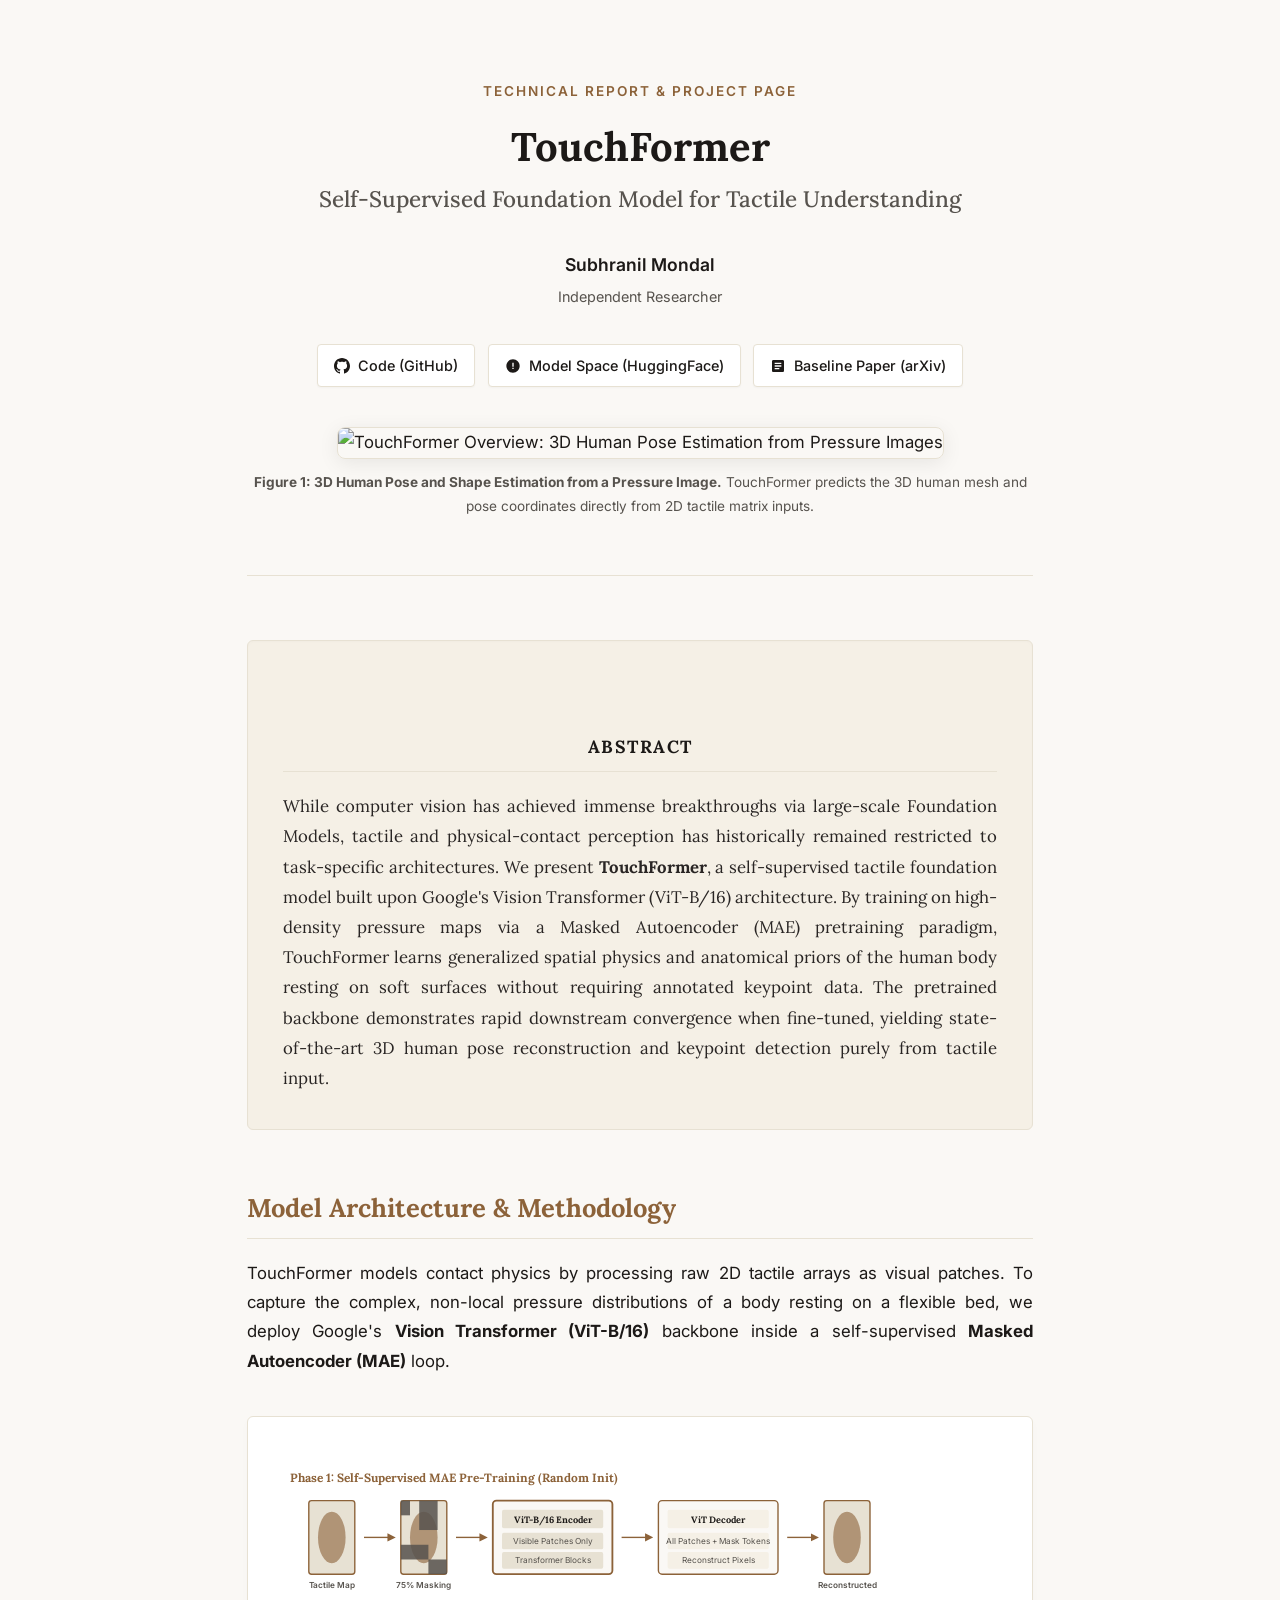
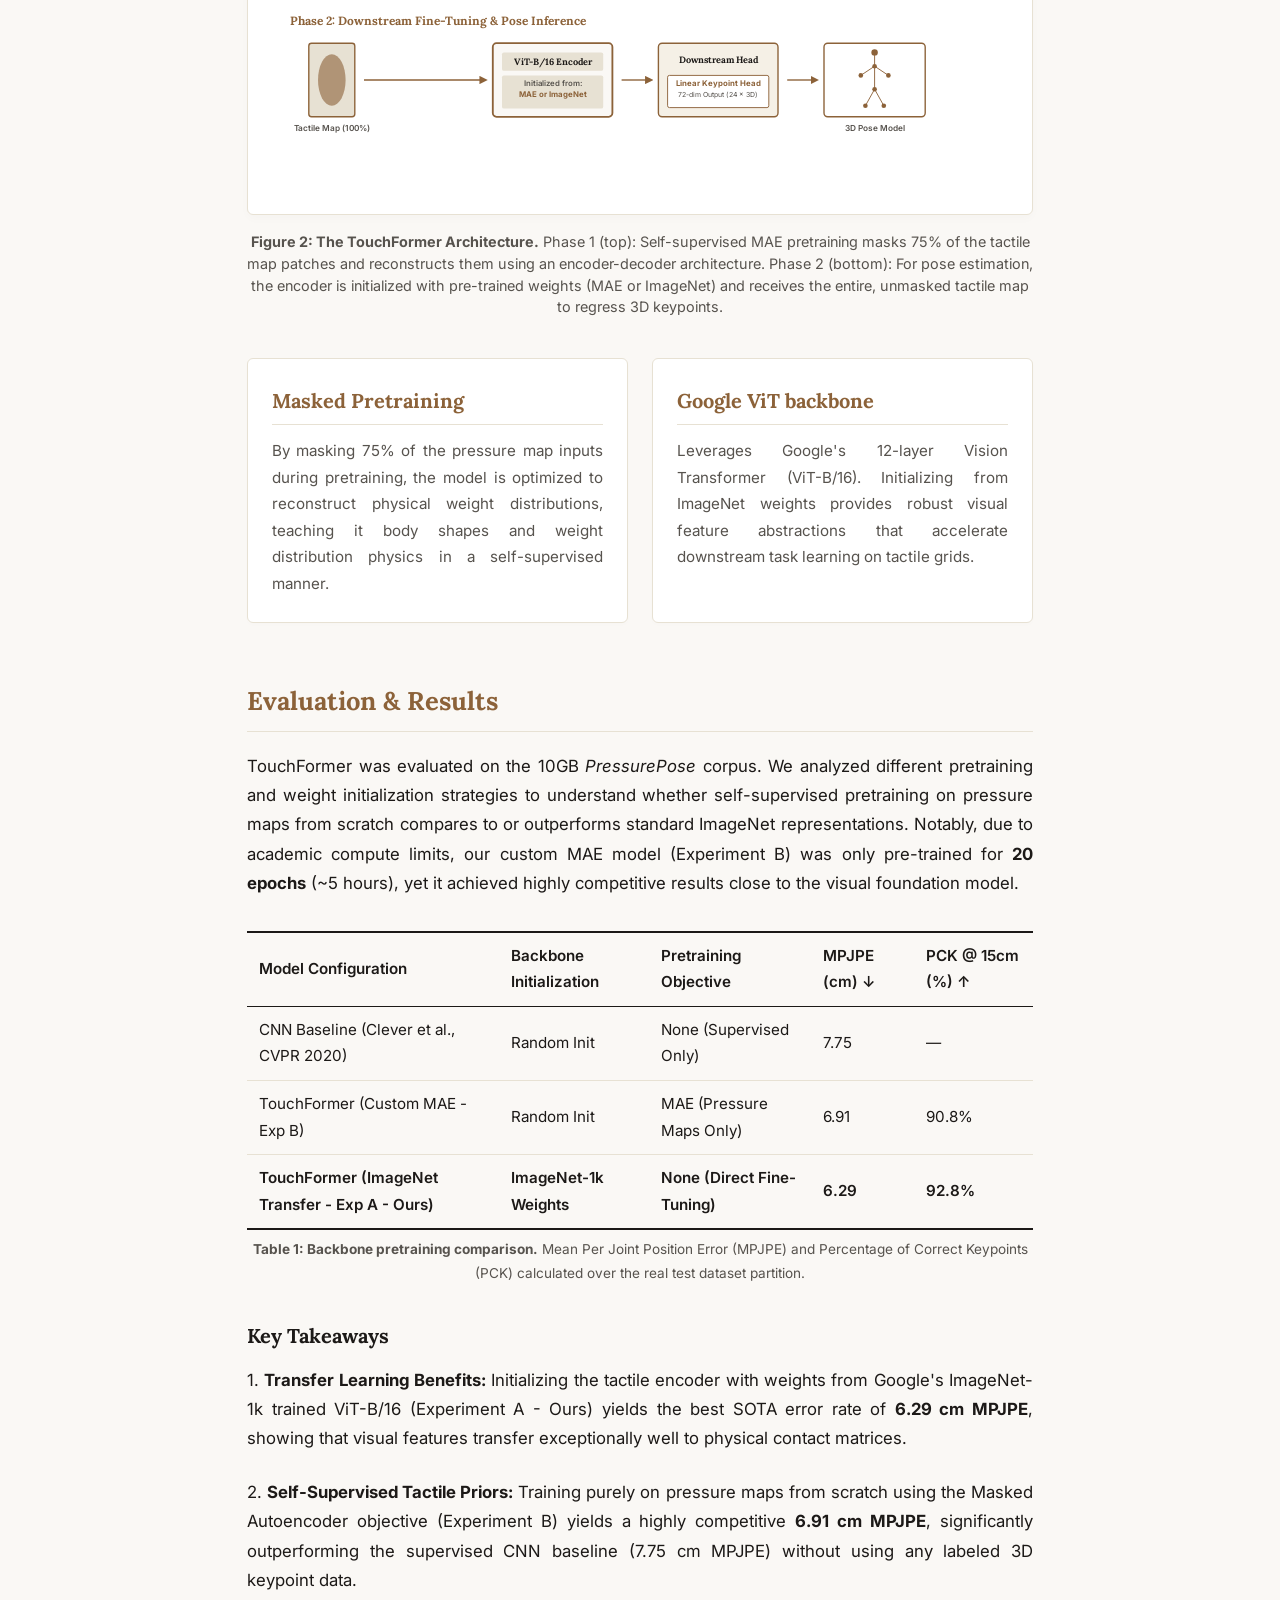
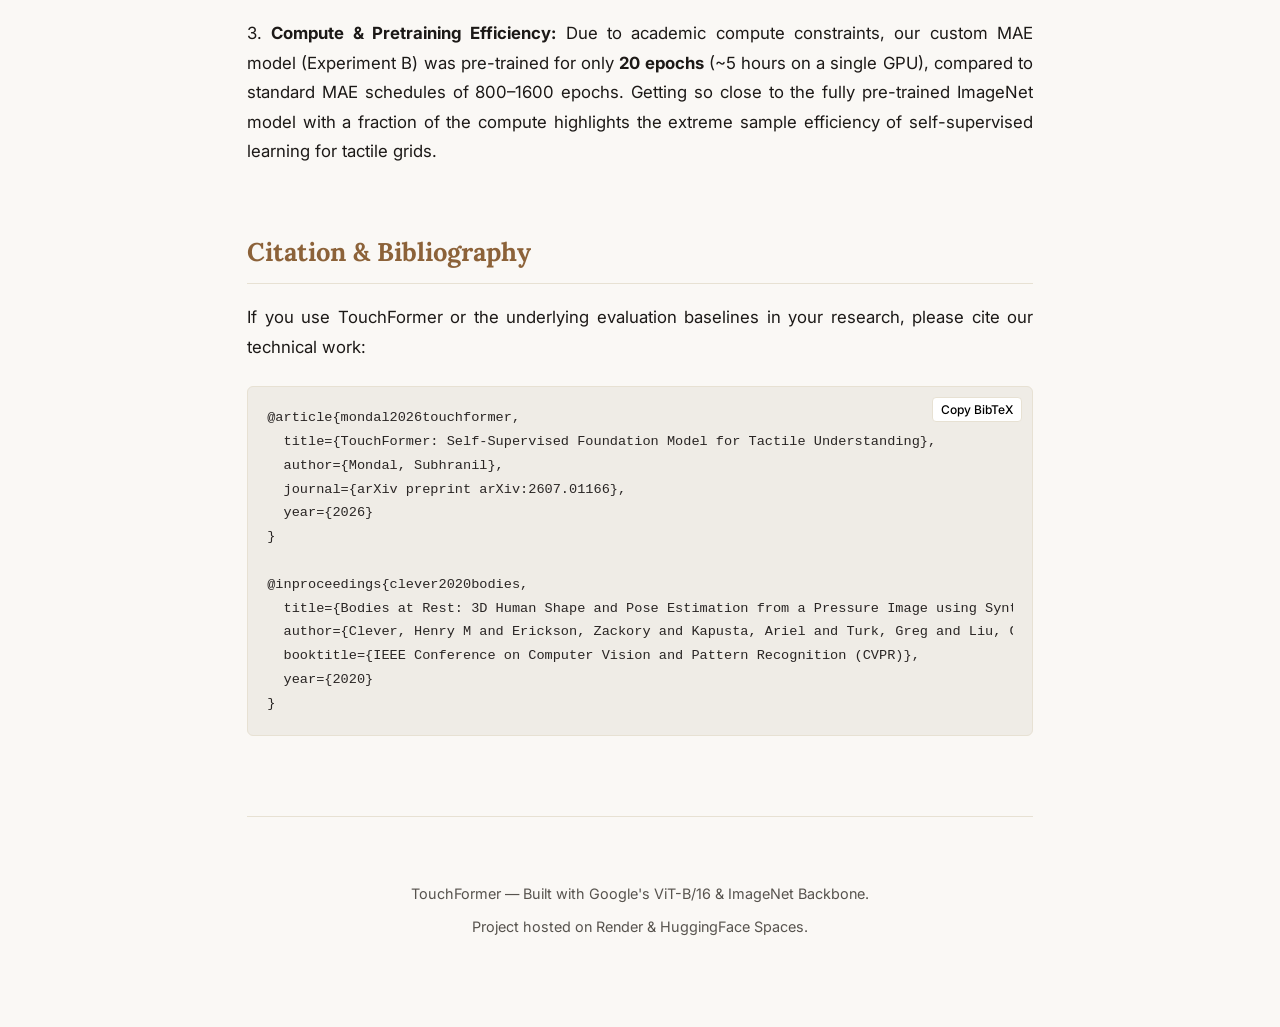
==== index.html @ 4a8c1e8c "Document training constraints (20 epochs) and compute efficiency in results and takeaways" ====
<!DOCTYPE html>
<html lang="en">
<head>
    <meta charset="UTF-8">
    <meta name="viewport" content="width=device-width, initial-scale=1.0">
    <meta name="description" content="TouchFormer: A Vision Transformer (ViT-B/16) based self-supervised foundation model for 3D human pose estimation from tactile pressure maps.">
    <title>TouchFormer: Self-Supervised Foundation Model for Tactile Understanding</title>
    <link rel="stylesheet" href="static/style.css">
    <link href="https://fonts.googleapis.com/css2?family=Inter:wght@300;400;500;600;700&family=Lora:ital,wght@0,400;0,600;0,700;1,400&display=swap" rel="stylesheet">
</head>
<body>

    <div class="container">
        <!-- Paper Header -->
        <header class="paper-header">
            <div class="paper-preprint">Technical Report & Project Page</div>
            <h1 class="paper-title">TouchFormer</h1>
            <h2 class="paper-subtitle">Self-Supervised Foundation Model for Tactile Understanding</h2>
            
            <div class="paper-authors">
                <div class="author-block">
                    <span class="author-name">Subhranil Mondal</span>
                    <span class="author-affiliation">Independent Researcher</span>
                </div>
            </div>

            <div class="paper-links">
                <a href="https://github.com/extremecoder-rgb/TouchGPT" class="paper-link-btn" target="_blank">
                    <svg viewBox="0 0 24 24"><path d="M12 0c-6.626 0-12 5.373-12 12 0 5.302 3.438 9.8 8.207 11.387.599.111.793-.261.793-.577v-2.234c-3.338.726-4.033-1.416-4.033-1.416-.546-1.387-1.333-1.756-1.333-1.756-1.089-.745.083-.729.083-.729 1.205.084 1.839 1.237 1.839 1.237 1.07 1.834 2.807 1.304 3.492.997.107-.775.418-1.305.762-1.604-2.665-.305-5.467-1.334-5.467-5.931 0-1.311.469-2.381 1.236-3.221-.124-.303-.535-1.524.117-3.176 0 0 1.008-.322 3.301 1.23.957-.266 1.983-.399 3.003-.404 1.02.005 2.047.138 3.006.404 2.291-1.552 3.297-1.23 3.297-1.23.653 1.653.242 2.874.118 3.176.77.84 1.235 1.911 1.235 3.221 0 4.609-2.807 5.624-5.479 5.921.43.372.823 1.102.823 2.222v3.293c0 .319.192.694.801.576 4.765-1.589 8.199-6.086 8.199-11.386 0-6.627-5.373-12-12-12z"/></svg>
                    Code (GitHub)
                </a>
                <a href="https://huggingface.co/spaces/subhra509/touchformer" class="paper-link-btn" target="_blank">
                    <svg viewBox="0 0 24 24"><path d="M12 2C6.477 2 2 6.477 2 12s4.477 10 10 10 10-4.477 10-10S17.523 2 12 2zm1 14.5h-2v-2h2v2zm0-3.5h-2V7h2v6z"/></svg>
                    Model Space (HuggingFace)
                </a>
                <a href="https://arxiv.org/abs/2004.01166" class="paper-link-btn" target="_blank">
                    <svg viewBox="0 0 24 24"><path d="M19 3H5c-1.1 0-2 .9-2 2v14c0 1.1.9 2 2 2h14c1.1 0 2-.9 2-2V5c0-1.1-.9-2-2-2zm-5 14H7v-2h7v2zm3-4H7v-2h10v2zm0-4H7V7h10v2z"/></svg>
                    Baseline Paper (arXiv)
                </a>
            </div>
            
            <!-- Teaser Image Section -->
            <div class="teaser-container" style="text-align: center; margin-top: 2.5rem; margin-bottom: 1.5rem;">
                <img src="https://raw.githubusercontent.com/henryclever/bodies-at-rest/master/docs/figures/intro_overview.JPG" alt="TouchFormer Overview: 3D Human Pose Estimation from Pressure Images" style="width: 100%; max-width: 850px; border-radius: 8px; box-shadow: 0 4px 20px rgba(0,0,0,0.08); border: 1px solid var(--border-color);">
                <div class="table-caption" style="margin-top: 0.8rem; font-size: 0.85rem; color: var(--text-secondary);">
                    <strong>Figure 1: 3D Human Pose and Shape Estimation from a Pressure Image.</strong> TouchFormer predicts the 3D human mesh and pose coordinates directly from 2D tactile matrix inputs.
                </div>
            </div>
        </header>

        <!-- Abstract Section -->
        <section class="abstract-container">
            <h2 class="abstract-title">Abstract</h2>
            <p class="abstract-text">
                While computer vision has achieved immense breakthroughs via large-scale Foundation Models, tactile and physical-contact perception has historically remained restricted to task-specific architectures. We present <strong>TouchFormer</strong>, a self-supervised tactile foundation model built upon Google's Vision Transformer (ViT-B/16) architecture. By training on high-density pressure maps via a Masked Autoencoder (MAE) pretraining paradigm, TouchFormer learns generalized spatial physics and anatomical priors of the human body resting on soft surfaces without requiring annotated keypoint data. The pretrained backbone demonstrates rapid downstream convergence when fine-tuned, yielding state-of-the-art 3D human pose reconstruction and keypoint detection purely from tactile input.
            </p>
        </section>

        <!-- Architecture Section -->
        <section class="section">
            <h2 class="section-title">Model Architecture & Methodology</h2>
            <p>
                TouchFormer models contact physics by processing raw 2D tactile arrays as visual patches. To capture the complex, non-local pressure distributions of a body resting on a flexible bed, we deploy Google's <strong>Vision Transformer (ViT-B/16)</strong> backbone inside a self-supervised <strong>Masked Autoencoder (MAE)</strong> loop.
            </p>

            <div class="architecture-container">
                <div class="architecture-diagram">
                    <!-- Inline SVG representing the TouchGPT flow -->
                    <svg width="100%" height="340" viewBox="0 0 800 340" xmlns="http://www.w3.org/2000/svg">
                        <!-- Background -->
                        <rect width="100%" height="100%" fill="#FFFFFF" rx="4" />
                        
                        <!-- ================= PHASE 1: PRE-TRAINING ================= -->
                        <!-- Section Label -->
                        <text x="20" y="30" font-family="Lora" font-size="13" font-weight="bold" fill="#8C6239">Phase 1: Self-Supervised MAE Pre-Training (Random Init)</text>
                        
                        <!-- Input Pressure Map -->
                        <g transform="translate(40, 50)">
                            <rect x="0" y="0" width="50" height="80" fill="#E7E1D3" stroke="#8C6239" stroke-width="1.5" rx="3" />
                            <ellipse cx="25" cy="40" rx="15" ry="28" fill="#8C6239" opacity="0.6" />
                            <text x="25" y="95" font-family="Inter" font-size="9" text-anchor="middle" fill="#57534E" font-weight="600">Tactile Map</text>
                        </g>

                        <!-- Arrow 1-1 -->
                        <g transform="translate(100, 80)">
                            <line x1="0" y1="10" x2="30" y2="10" stroke="#8C6239" stroke-width="1.5" marker-end="url(#arrow)" />
                        </g>

                        <!-- Masking Step -->
                        <g transform="translate(140, 50)">
                            <rect x="0" y="0" width="50" height="80" fill="#E7E1D3" stroke="#8C6239" stroke-width="1.5" rx="3" />
                            <ellipse cx="25" cy="40" rx="15" ry="28" fill="#8C6239" opacity="0.6" />
                            <!-- Masked blocks -->
                            <rect x="0" y="0" width="10" height="16" fill="#57534E" opacity="0.85" />
                            <rect x="20" y="0" width="20" height="32" fill="#57534E" opacity="0.85" />
                            <rect x="0" y="48" width="30" height="16" fill="#57534E" opacity="0.85" />
                            <rect x="30" y="64" width="20" height="16" fill="#57534E" opacity="0.85" />
                            <text x="25" y="95" font-family="Inter" font-size="9" text-anchor="middle" fill="#57534E" font-weight="600">75% Masking</text>
                        </g>

                        <!-- Arrow 1-2 -->
                        <g transform="translate(200, 80)">
                            <line x1="0" y1="10" x2="30" y2="10" stroke="#8C6239" stroke-width="1.5" marker-end="url(#arrow)" />
                        </g>

                        <!-- ViT Encoder -->
                        <g transform="translate(240, 50)">
                            <rect x="0" y="0" width="130" height="80" fill="#FAF8F5" stroke="#8C6239" stroke-width="2" rx="4" />
                            <rect x="10" y="10" width="110" height="20" fill="#E7E1D3" rx="2" />
                            <text x="65" y="24" font-family="Lora" font-size="10" font-weight="bold" text-anchor="middle" fill="#1C1917">ViT-B/16 Encoder</text>
                            
                            <rect x="10" y="35" width="110" height="18" fill="#E7E1D3" rx="2" />
                            <text x="65" y="47" font-family="Inter" font-size="9" text-anchor="middle" fill="#57534E">Visible Patches Only</text>
                            
                            <rect x="10" y="56" width="110" height="18" fill="#E7E1D3" rx="2" />
                            <text x="65" y="68" font-family="Inter" font-size="9" text-anchor="middle" fill="#57534E">Transformer Blocks</text>
                        </g>

                        <!-- Arrow 1-3 -->
                        <g transform="translate(380, 80)">
                            <line x1="0" y1="10" x2="30" y2="10" stroke="#8C6239" stroke-width="1.5" marker-end="url(#arrow)" />
                        </g>

                        <!-- ViT Decoder -->
                        <g transform="translate(420, 50)">
                            <rect x="0" y="0" width="130" height="80" fill="#FAF8F5" stroke="#8C6239" stroke-width="1.5" rx="4" />
                            <rect x="10" y="10" width="110" height="20" fill="#F5F0E6" rx="2" />
                            <text x="65" y="24" font-family="Lora" font-size="10" font-weight="bold" text-anchor="middle" fill="#1C1917">ViT Decoder</text>
                            
                            <rect x="10" y="35" width="110" height="18" fill="#F5F0E6" rx="2" />
                            <text x="65" y="47" font-family="Inter" font-size="9" text-anchor="middle" fill="#57534E">All Patches + Mask Tokens</text>
                            
                            <rect x="10" y="56" width="110" height="18" fill="#F5F0E6" rx="2" />
                            <text x="65" y="68" font-family="Inter" font-size="9" text-anchor="middle" fill="#57534E">Reconstruct Pixels</text>
                        </g>

                        <!-- Arrow 1-4 -->
                        <g transform="translate(560, 80)">
                            <line x1="0" y1="10" x2="30" y2="10" stroke="#8C6239" stroke-width="1.5" marker-end="url(#arrow)" />
                        </g>

                        <!-- Reconstructed Map -->
                        <g transform="translate(600, 50)">
                            <rect x="0" y="0" width="50" height="80" fill="#E7E1D3" stroke="#8C6239" stroke-width="1.5" rx="3" />
                            <ellipse cx="25" cy="40" rx="15" ry="28" fill="#8C6239" opacity="0.6" />
                            <text x="25" y="95" font-family="Inter" font-size="9" text-anchor="middle" fill="#57534E" font-weight="600">Reconstructed</text>
                        </g>


                        <!-- ================= PHASE 2: FINE-TUNING ================= -->
                        <!-- Section Label -->
                        <text x="20" y="185" font-family="Lora" font-size="13" font-weight="bold" fill="#8C6239">Phase 2: Downstream Fine-Tuning & Pose Inference</text>

                        <!-- Input Pressure Map (Unmasked) -->
                        <g transform="translate(40, 205)">
                            <rect x="0" y="0" width="50" height="80" fill="#E7E1D3" stroke="#8C6239" stroke-width="1.5" rx="3" />
                            <ellipse cx="25" cy="40" rx="15" ry="28" fill="#8C6239" opacity="0.6" />
                            <text x="25" y="95" font-family="Inter" font-size="9" text-anchor="middle" fill="#57534E" font-weight="600">Tactile Map (100%)</text>
                        </g>

                        <!-- Arrow 2-1 -->
                        <g transform="translate(100, 235)">
                            <line x1="0" y1="10" x2="130" y2="10" stroke="#8C6239" stroke-width="1.5" marker-end="url(#arrow)" />
                        </g>

                        <!-- Pretrained ViT Encoder -->
                        <g transform="translate(240, 205)">
                            <rect x="0" y="0" width="130" height="80" fill="#FAF8F5" stroke="#8C6239" stroke-width="2" rx="4" />
                            <rect x="10" y="10" width="110" height="20" fill="#E7E1D3" rx="2" />
                            <text x="65" y="24" font-family="Lora" font-size="10" font-weight="bold" text-anchor="middle" fill="#1C1917">ViT-B/16 Encoder</text>
                            
                            <rect x="10" y="35" width="110" height="36" fill="#E7E1D3" rx="2" />
                            <text x="65" y="47" font-family="Inter" font-size="8.5" text-anchor="middle" fill="#57534E" font-weight="600">Initialized from:</text>
                            <text x="65" y="58" font-family="Inter" font-size="8.5" text-anchor="middle" fill="#8C6239" font-weight="bold">MAE or ImageNet</text>
                        </g>

                        <!-- Arrow 2-2 -->
                        <g transform="translate(380, 235)">
                            <line x1="0" y1="10" x2="30" y2="10" stroke="#8C6239" stroke-width="1.5" marker-end="url(#arrow)" />
                        </g>

                        <!-- Downstream Keypoint Head -->
                        <g transform="translate(420, 205)">
                            <rect x="0" y="0" width="130" height="80" fill="#F5F0E6" stroke="#8C6239" stroke-width="1.5" rx="4" />
                            <text x="65" y="22" font-family="Lora" font-size="10" font-weight="bold" text-anchor="middle" fill="#1C1917">Downstream Head</text>
                            
                            <rect x="10" y="35" width="110" height="35" fill="#FFFFFF" stroke="#8C6239" stroke-width="1" rx="2" />
                            <text x="65" y="47" font-family="Inter" font-size="8.5" font-weight="bold" text-anchor="middle" fill="#8C6239">Linear Keypoint Head</text>
                            <text x="65" y="58" font-family="Inter" font-size="7.5" text-anchor="middle" fill="#57534E">72-dim Output (24 × 3D)</text>
                        </g>

                        <!-- Arrow 2-3 -->
                        <g transform="translate(560, 235)">
                            <line x1="0" y1="10" x2="30" y2="10" stroke="#8C6239" stroke-width="1.5" marker-end="url(#arrow)" />
                        </g>

                        <!-- Output 3D Skeleton -->
                        <g transform="translate(600, 205)">
                            <rect x="0" y="0" width="110" height="80" fill="#FFFFFF" stroke="#8C6239" stroke-width="1.5" rx="4" />
                            <!-- Skeletal lines -->
                            <line x1="55" y1="10" x2="55" y2="50" stroke="#8C6239" stroke-width="1" />
                            <line x1="55" y1="25" x2="40" y2="35" stroke="#8C6239" stroke-width="1" />
                            <line x1="55" y1="25" x2="70" y2="35" stroke="#8C6239" stroke-width="1" />
                            <line x1="55" y1="50" x2="45" y2="68" stroke="#8C6239" stroke-width="1" />
                            <line x1="55" y1="50" x2="65" y2="68" stroke="#8C6239" stroke-width="1" />
                            <!-- Nodes -->
                            <circle cx="55" cy="10" r="3.5" fill="#8C6239" />
                            <circle cx="55" cy="25" r="2.5" fill="#8C6239" />
                            <circle cx="40" cy="35" r="2.5" fill="#8C6239" />
                            <circle cx="70" cy="35" r="2.5" fill="#8C6239" />
                            <circle cx="55" cy="50" r="2.5" fill="#8C6239" />
                            <circle cx="45" cy="68" r="2.5" fill="#8C6239" />
                            <circle cx="65" cy="68" r="2.5" fill="#8C6239" />
                            <text x="55" y="95" font-family="Inter" font-size="9" text-anchor="middle" fill="#57534E" font-weight="600">3D Pose Model</text>
                        </g>

                        <!-- Marker definition for arrows -->
                        <defs>
                            <marker id="arrow" viewBox="0 0 10 10" refX="5" refY="5" markerWidth="6" markerHeight="6" orient="auto-start-reverse">
                                <path d="M 0 0 L 10 5 L 0 10 z" fill="#8C6239" />
                            </marker>
                        </defs>
                    </svg>
                </div>
                <div class="architecture-caption">
                    <strong>Figure 2: The TouchFormer Architecture.</strong> Phase 1 (top): Self-supervised MAE pretraining masks 75% of the tactile map patches and reconstructs them using an encoder-decoder architecture. Phase 2 (bottom): For pose estimation, the encoder is initialized with pre-trained weights (MAE or ImageNet) and receives the entire, unmasked tactile map to regress 3D keypoints.
                </div>
            </div>

            <div class="features-grid">
                <div class="feature-card">
                    <h3>Masked Pretraining</h3>
                    <p>By masking 75% of the pressure map inputs during pretraining, the model is optimized to reconstruct physical weight distributions, teaching it body shapes and weight distribution physics in a self-supervised manner.</p>
                </div>
                <div class="feature-card">
                    <h3>Google ViT backbone</h3>
                    <p>Leverages Google's 12-layer Vision Transformer (ViT-B/16). Initializing from ImageNet weights provides robust visual feature abstractions that accelerate downstream task learning on tactile grids.</p>
                </div>
            </div>
        </section>

        <!-- Evaluation Results -->
        <section class="section">
            <h2 class="section-title">Evaluation & Results</h2>
            <p>
                TouchFormer was evaluated on the 10GB <em>PressurePose</em> corpus. We analyzed different pretraining and weight initialization strategies to understand whether self-supervised pretraining on pressure maps from scratch compares to or outperforms standard ImageNet representations. Notably, due to academic compute limits, our custom MAE model (Experiment B) was only pre-trained for <strong>20 epochs</strong> (~5 hours), yet it achieved highly competitive results close to the visual foundation model.
            </p>

            <div class="table-wrapper">
                <table class="academic-table">
                    <thead>
                        <tr>
                            <th>Model Configuration</th>
                            <th>Backbone Initialization</th>
                            <th>Pretraining Objective</th>
                            <th>MPJPE (cm) ↓</th>
                            <th>PCK @ 15cm (%) ↑</th>
                        </tr>
                    </thead>
                    <tbody>
                        <tr>
                            <td>CNN Baseline (Clever et al., CVPR 2020)</td>
                            <td>Random Init</td>
                            <td>None (Supervised Only)</td>
                            <td>7.75</td>
                            <td>&mdash;</td>
                        </tr>
                        <tr>
                            <td>TouchFormer (Custom MAE - Exp B)</td>
                            <td>Random Init</td>
                            <td>MAE (Pressure Maps Only)</td>
                            <td>6.91</td>
                            <td>90.8%</td>
                        </tr>
                        <tr style="font-weight: 600;">
                            <td>TouchFormer (ImageNet Transfer - Exp A - Ours)</td>
                            <td>ImageNet-1k Weights</td>
                            <td>None (Direct Fine-Tuning)</td>
                            <td>6.29</td>
                            <td>92.8%</td>
                        </tr>
                    </tbody>
                </table>
                <div class="table-caption">
                    <strong>Table 1: Backbone pretraining comparison.</strong> Mean Per Joint Position Error (MPJPE) and Percentage of Correct Keypoints (PCK) calculated over the real test dataset partition.
                </div>
            </div>

            <h3>Key Takeaways</h3>
            <p>
                1. <strong>Transfer Learning Benefits:</strong> Initializing the tactile encoder with weights from Google's ImageNet-1k trained ViT-B/16 (Experiment A - Ours) yields the best SOTA error rate of <strong>6.29 cm MPJPE</strong>, showing that visual features transfer exceptionally well to physical contact matrices.
            </p>
            <p>
                2. <strong>Self-Supervised Tactile Priors:</strong> Training purely on pressure maps from scratch using the Masked Autoencoder objective (Experiment B) yields a highly competitive <strong>6.91 cm MPJPE</strong>, significantly outperforming the supervised CNN baseline (7.75 cm MPJPE) without using any labeled 3D keypoint data.
            </p>
            <p>
                3. <strong>Compute & Pretraining Efficiency:</strong> Due to academic compute constraints, our custom MAE model (Experiment B) was pre-trained for only <strong>20 epochs</strong> (~5 hours on a single GPU), compared to standard MAE schedules of 800–1600 epochs. Getting so close to the fully pre-trained ImageNet model with a fraction of the compute highlights the extreme sample efficiency of self-supervised learning for tactile grids.
            </p>
        </section>

        <!-- BibTeX Citation -->
        <section class="section citation-section">
            <h2 class="section-title">Citation & Bibliography</h2>
            <p>If you use TouchFormer or the underlying evaluation baselines in your research, please cite our technical work:</p>
            
            <div class="bibtex-wrapper">
                <button class="copy-btn" id="copy-btn">Copy BibTeX</button>
                <code class="bibtex-code" id="bibtex-code">@article{mondal2026touchformer,
  title={TouchFormer: Self-Supervised Foundation Model for Tactile Understanding},
  author={Mondal, Subhranil},
  journal={arXiv preprint arXiv:2607.01166},
  year={2026}
}

@inproceedings{clever2020bodies,
  title={Bodies at Rest: 3D Human Shape and Pose Estimation from a Pressure Image using Synthetic Data},
  author={Clever, Henry M and Erickson, Zackory and Kapusta, Ariel and Turk, Greg and Liu, C Karen and Kemp, Charles C},
  booktitle={IEEE Conference on Computer Vision and Pattern Recognition (CVPR)},
  year={2020}
}</code>
            </div>
        </section>

        <!-- Footer -->
        <footer>
            <p>TouchFormer — Built with Google's ViT-B/16 & ImageNet Backbone.</p>
            <p>Project hosted on Render & HuggingFace Spaces.</p>
        </footer>
    </div>

    <!-- Minimal Script for UI Utilities -->
    <script>
        document.getElementById("copy-btn").addEventListener("click", () => {
            const codeText = document.getElementById("bibtex-code").innerText;
            navigator.clipboard.writeText(codeText).then(() => {
                const btn = document.getElementById("copy-btn");
                btn.innerText = "Copied!";
                setTimeout(() => {
                    btn.innerText = "Copy BibTeX";
                }, 2000);
            }).catch(err => {
                console.error("Could not copy text: ", err);
            });
        });
    </script>
</body>
</html>
---- static/style.css ----
:root {
    --bg-color: #FAF8F5; /* Elegant book-paper warm off-white */
    --bg-secondary: #F3ECE0; /* Slightly darker warm cream for code/cards */
    --text-primary: #1C1917; /* Charcoal/dark stone for readable text */
    --text-secondary: #57534E; /* Scholarly gray-brown for captions and labels */
    --accent-color: #8C6239; /* Muted academic leather/brown */
    --accent-hover: #5B4029;
    --border-color: #E7E1D3; /* Soft tan/cream borders */
    --card-bg: #F5F0E6; /* Scholarly tan card background */
    --code-bg: #EFECE6; /* Cool/warm grey-cream for code */
    --link-bg: #FFFFFF;
}

* {
    margin: 0;
    padding: 0;
    box-sizing: border-box;
}

body {
    background-color: var(--bg-color);
    color: var(--text-primary);
    font-family: 'Inter', -apple-system, BlinkMacSystemFont, "Segoe UI", Roboto, Helvetica, Arial, sans-serif;
    line-height: 1.75;
    font-size: 1.05rem;
    -webkit-font-smoothing: antialiased;
}

.container {
    max-width: 850px;
    margin: 0 auto;
    padding: 5rem 2rem;
}

/* Typography */
h1, h2, h3, h4, .serif {
    font-family: 'Lora', Georgia, Cambria, "Times New Roman", Times, serif;
    color: #1C1917;
    font-weight: 700;
}

h1 {
    font-size: 2.5rem;
    line-height: 1.2;
    margin-bottom: 1.5rem;
    text-align: center;
}

h2 {
    font-size: 1.6rem;
    margin-top: 3.5rem;
    margin-bottom: 1.2rem;
    border-bottom: 1px solid var(--border-color);
    padding-bottom: 0.5rem;
    color: var(--accent-color);
}

h3 {
    font-size: 1.25rem;
    margin-top: 2rem;
    margin-bottom: 0.8rem;
}

p {
    margin-bottom: 1.5rem;
    text-align: justify;
}

/* Paper Header (PhD / Academic Portfolio Style) */
.paper-header {
    text-align: center;
    margin-bottom: 4rem;
    padding-bottom: 2rem;
    border-bottom: 1px solid var(--border-color);
}

.paper-preprint {
    font-size: 0.85rem;
    text-transform: uppercase;
    letter-spacing: 2px;
    font-weight: 600;
    color: var(--accent-color);
    margin-bottom: 1.2rem;
}

.paper-title {
    margin-bottom: 0.5rem;
}

.paper-subtitle {
    font-size: 1.4rem;
    margin-top: 0;
    margin-bottom: 1.5rem;
    border-bottom: none;
    text-align: center;
    color: var(--text-secondary);
    font-weight: 500;
}

.paper-authors {
    margin: 1.5rem 0;
    font-size: 1.1rem;
}

.author-block {
    display: inline-block;
    margin: 0 1rem;
}

.author-name {
    font-weight: 600;
    color: var(--text-primary);
}

.author-affiliation {
    display: block;
    font-size: 0.9rem;
    color: var(--text-secondary);
    margin-top: 0.2rem;
}

.paper-links {
    display: flex;
    justify-content: center;
    gap: 0.8rem;
    flex-wrap: wrap;
    margin-top: 2rem;
}

.paper-link-btn {
    display: inline-flex;
    align-items: center;
    gap: 0.5rem;
    background-color: var(--link-bg);
    border: 1px solid var(--border-color);
    padding: 0.5rem 1rem;
    border-radius: 4px;
    color: var(--text-primary);
    text-decoration: none;
    font-size: 0.9rem;
    font-weight: 500;
    transition: all 0.2s ease;
    box-shadow: 0 1px 2px rgba(0,0,0,0.03);
}

.paper-link-btn:hover {
    background-color: var(--card-bg);
    border-color: var(--accent-color);
    color: var(--accent-color);
    transform: translateY(-1px);
}

.paper-link-btn svg {
    width: 16px;
    height: 16px;
    fill: currentColor;
}

/* Abstract Box */
.abstract-container {
    background-color: var(--card-bg);
    padding: 2.2rem;
    border-radius: 6px;
    border: 1px solid var(--border-color);
    margin-bottom: 3.5rem;
    box-shadow: inset 0 1px 3px rgba(0,0,0,0.02);
}

.abstract-title {
    text-align: center;
    font-size: 1.1rem;
    text-transform: uppercase;
    letter-spacing: 1.5px;
    margin-bottom: 1.2rem;
    font-weight: 700;
    color: var(--text-primary);
}

.abstract-text {
    font-family: 'Lora', Georgia, serif;
    font-size: 1.05rem;
    line-height: 1.8;
    color: #292524;
    margin-bottom: 0;
}

/* Architecture Highlight Section */
.architecture-container {
    margin: 2.5rem 0;
    text-align: center;
}

.architecture-diagram {
    background-color: #FFFFFF;
    border: 1px solid var(--border-color);
    border-radius: 6px;
    padding: 1.5rem;
    margin-bottom: 1rem;
    box-shadow: 0 4px 10px rgba(0,0,0,0.02);
}

.architecture-caption {
    font-size: 0.9rem;
    color: var(--text-secondary);
    line-height: 1.5;
    margin-top: 0.5rem;
}

/* Key Features Grid */
.features-grid {
    display: grid;
    grid-template-columns: 1fr 1fr;
    gap: 1.5rem;
    margin: 2.5rem 0;
}

@media (max-width: 600px) {
    .features-grid {
        grid-template-columns: 1fr;
    }
}

.feature-card {
    background-color: #FFFFFF;
    border: 1px solid var(--border-color);
    padding: 1.5rem;
    border-radius: 6px;
    box-shadow: 0 2px 5px rgba(0,0,0,0.01);
}

.feature-card h3 {
    margin-top: 0;
    color: var(--accent-color);
    border-bottom: 1px solid var(--border-color);
    padding-bottom: 0.4rem;
}

.feature-card p {
    font-size: 0.95rem;
    margin-bottom: 0;
    color: var(--text-secondary);
}

/* Academic Tables */
.table-wrapper {
    overflow-x: auto;
    margin: 2rem 0;
}

.academic-table {
    width: 100%;
    border-collapse: collapse;
    font-size: 0.95rem;
    margin-bottom: 0.5rem;
}

.academic-table th {
    border-top: 2px solid var(--text-primary);
    border-bottom: 1px solid var(--text-primary);
    padding: 10px 12px;
    font-weight: 600;
    text-align: left;
}

.academic-table td {
    border-bottom: 1px solid var(--border-color);
    padding: 10px 12px;
}

.academic-table tr:last-child td {
    border-bottom: 2px solid var(--text-primary);
}

.table-caption {
    font-size: 0.85rem;
    color: var(--text-secondary);
    text-align: center;
    margin-top: 0.5rem;
}

/* Code & BibTeX */
.citation-section {
    margin-top: 4rem;
}

.bibtex-wrapper {
    position: relative;
    background-color: var(--code-bg);
    border: 1px solid var(--border-color);
    border-radius: 6px;
    padding: 1.2rem;
    margin-top: 1rem;
}

.bibtex-code {
    font-family: "SFMono-Regular", Consolas, "Liberation Mono", Menlo, Courier, monospace;
    font-size: 0.85rem;
    white-space: pre;
    overflow-x: auto;
    display: block;
    color: #292524;
}

.copy-btn {
    position: absolute;
    top: 10px;
    right: 10px;
    background-color: #FFFFFF;
    border: 1px solid var(--border-color);
    padding: 4px 8px;
    font-size: 0.75rem;
    border-radius: 4px;
    cursor: pointer;
    transition: all 0.2s;
    font-family: inherit;
    font-weight: 500;
}

.copy-btn:hover {
    background-color: var(--card-bg);
    border-color: var(--accent-color);
    color: var(--accent-color);
}

/* Footer */
footer {
    text-align: center;
    padding-top: 4rem;
    border-top: 1px solid var(--border-color);
    font-size: 0.9rem;
    color: var(--text-secondary);
    margin-top: 5rem;
}

footer p {
    text-align: center;
    margin-bottom: 0.5rem;
}
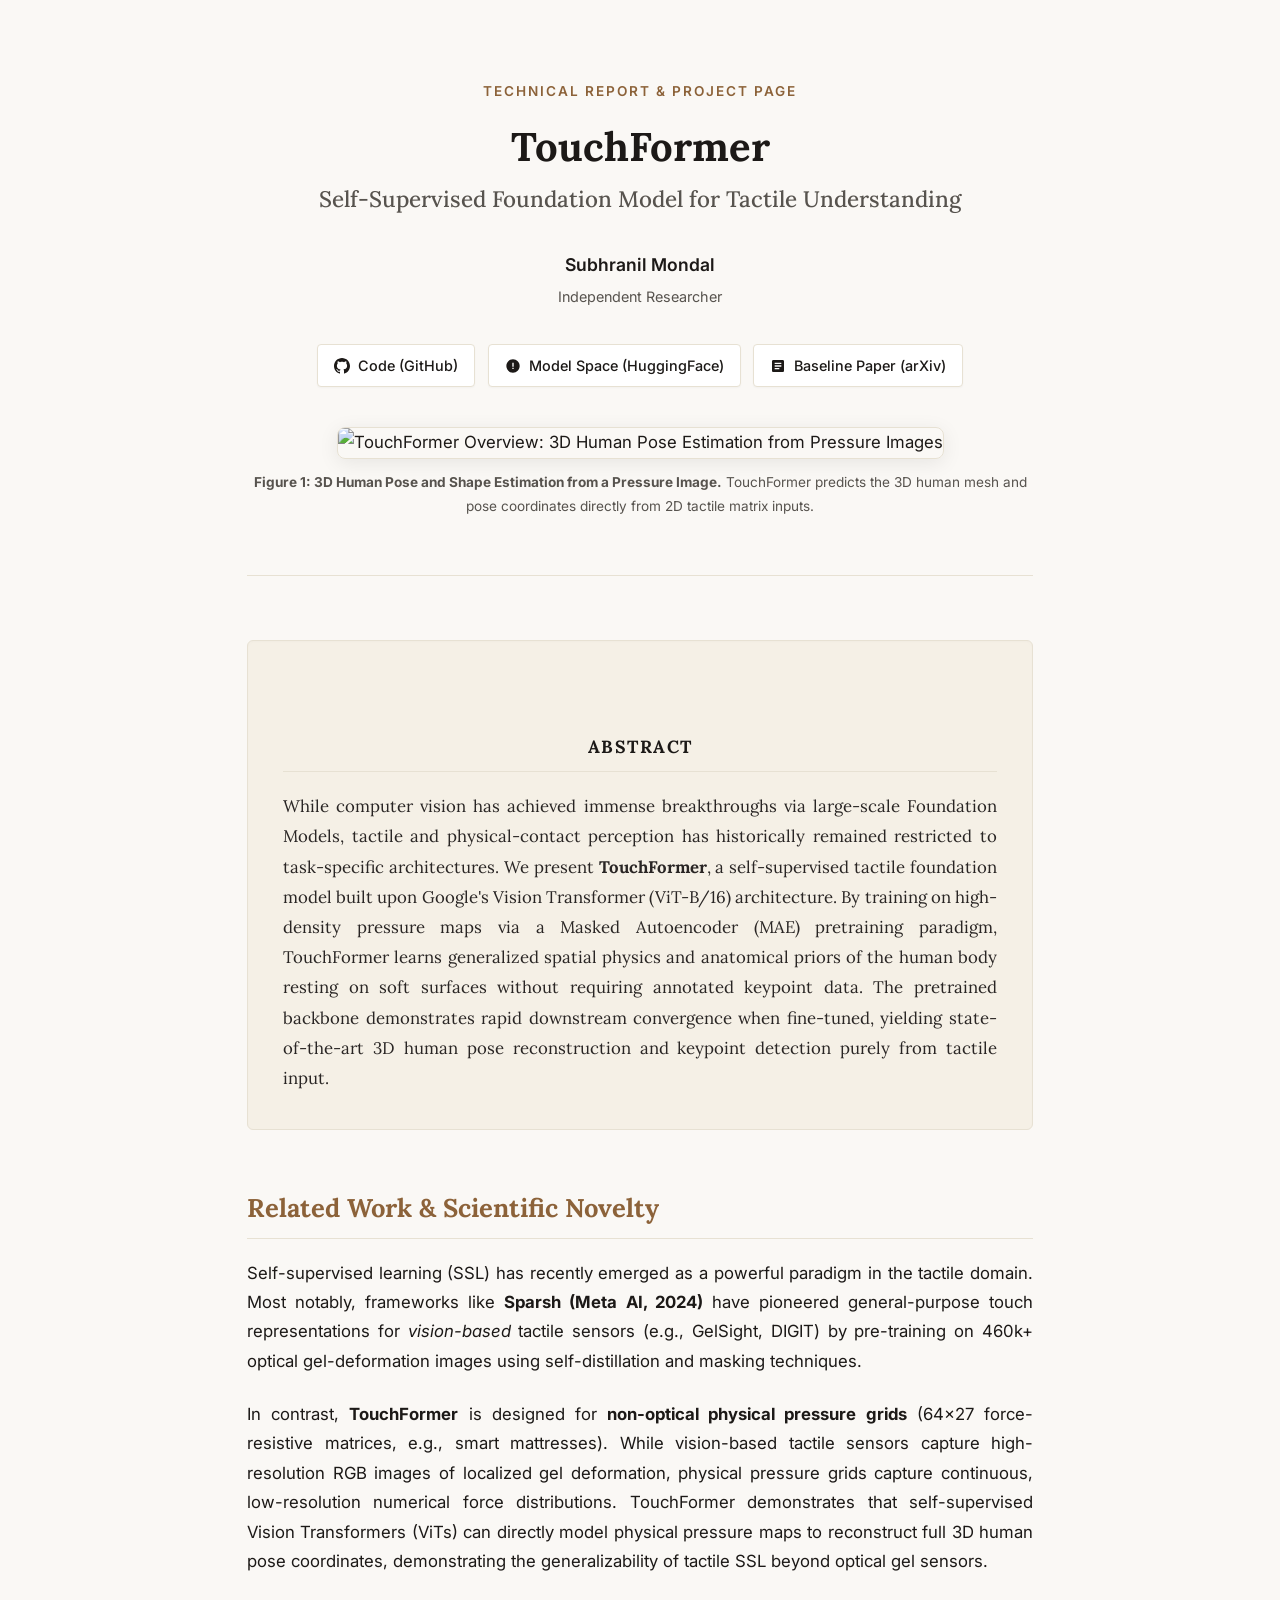
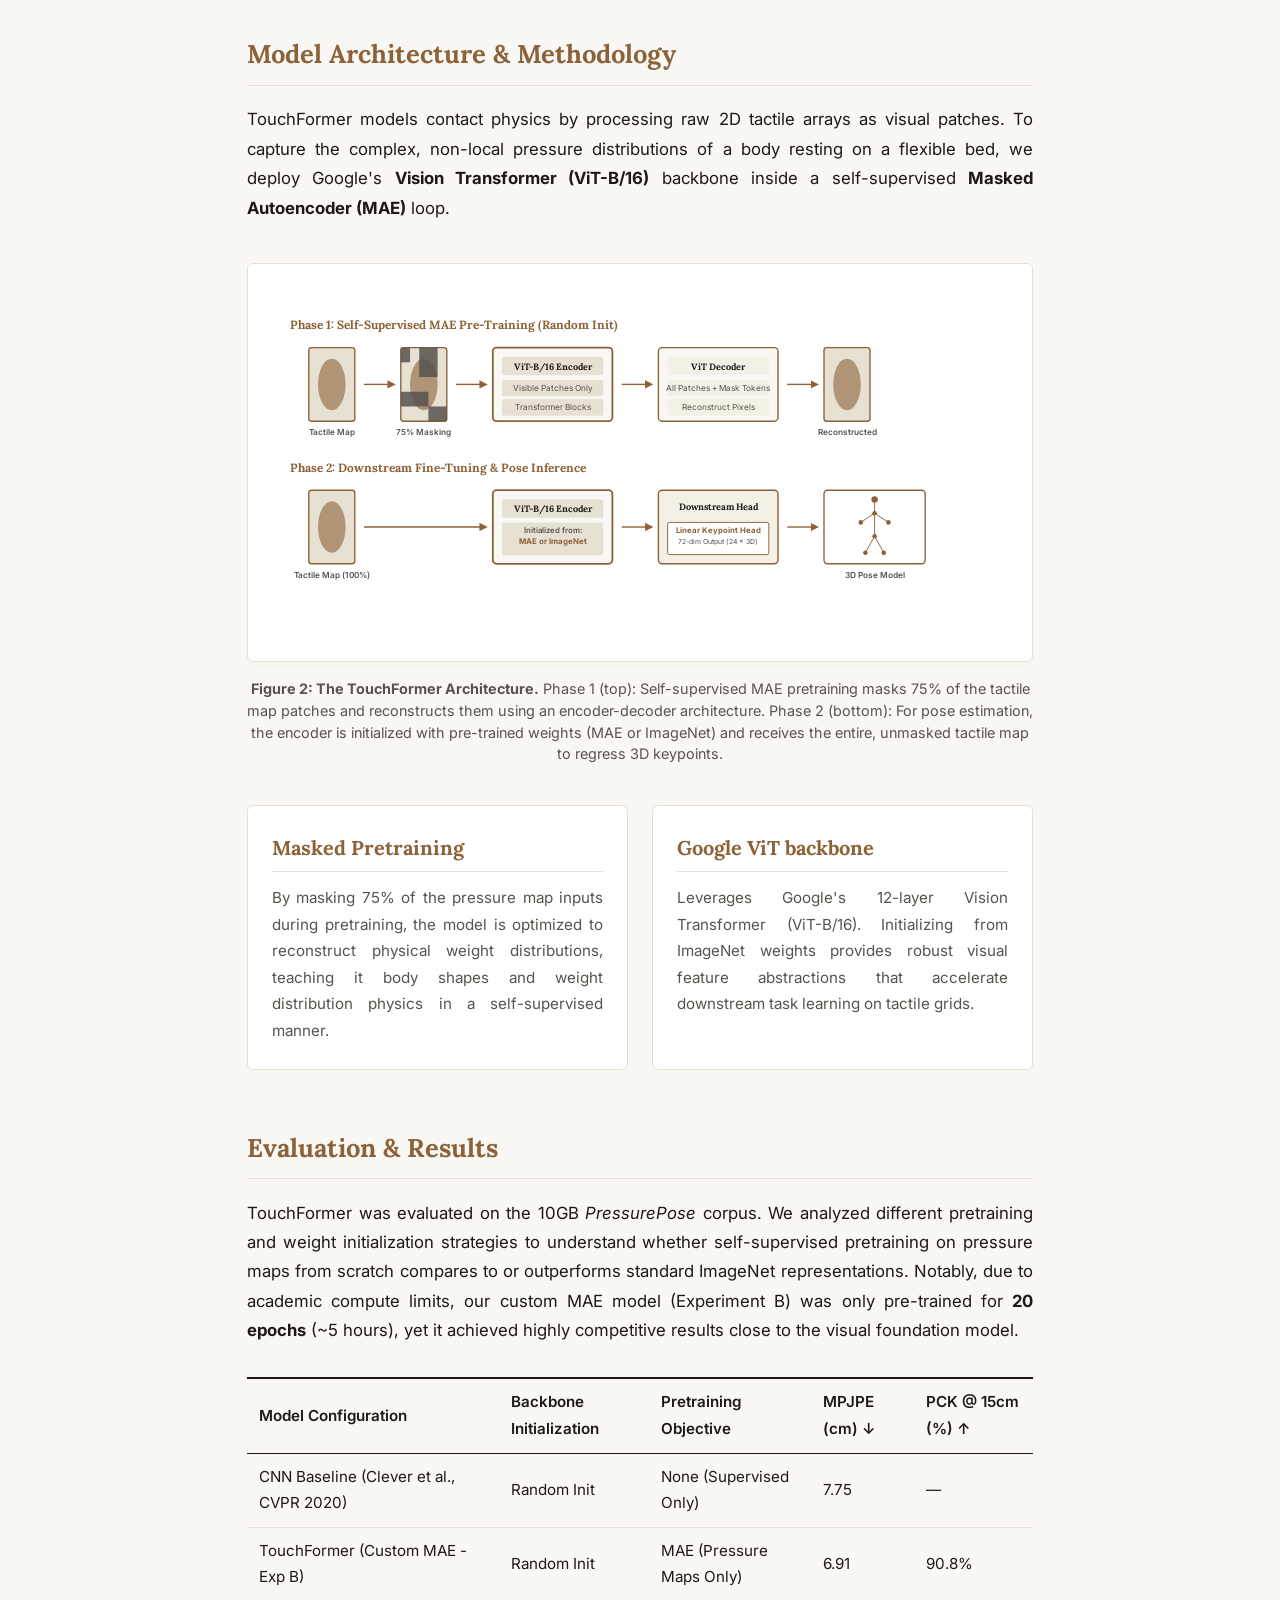
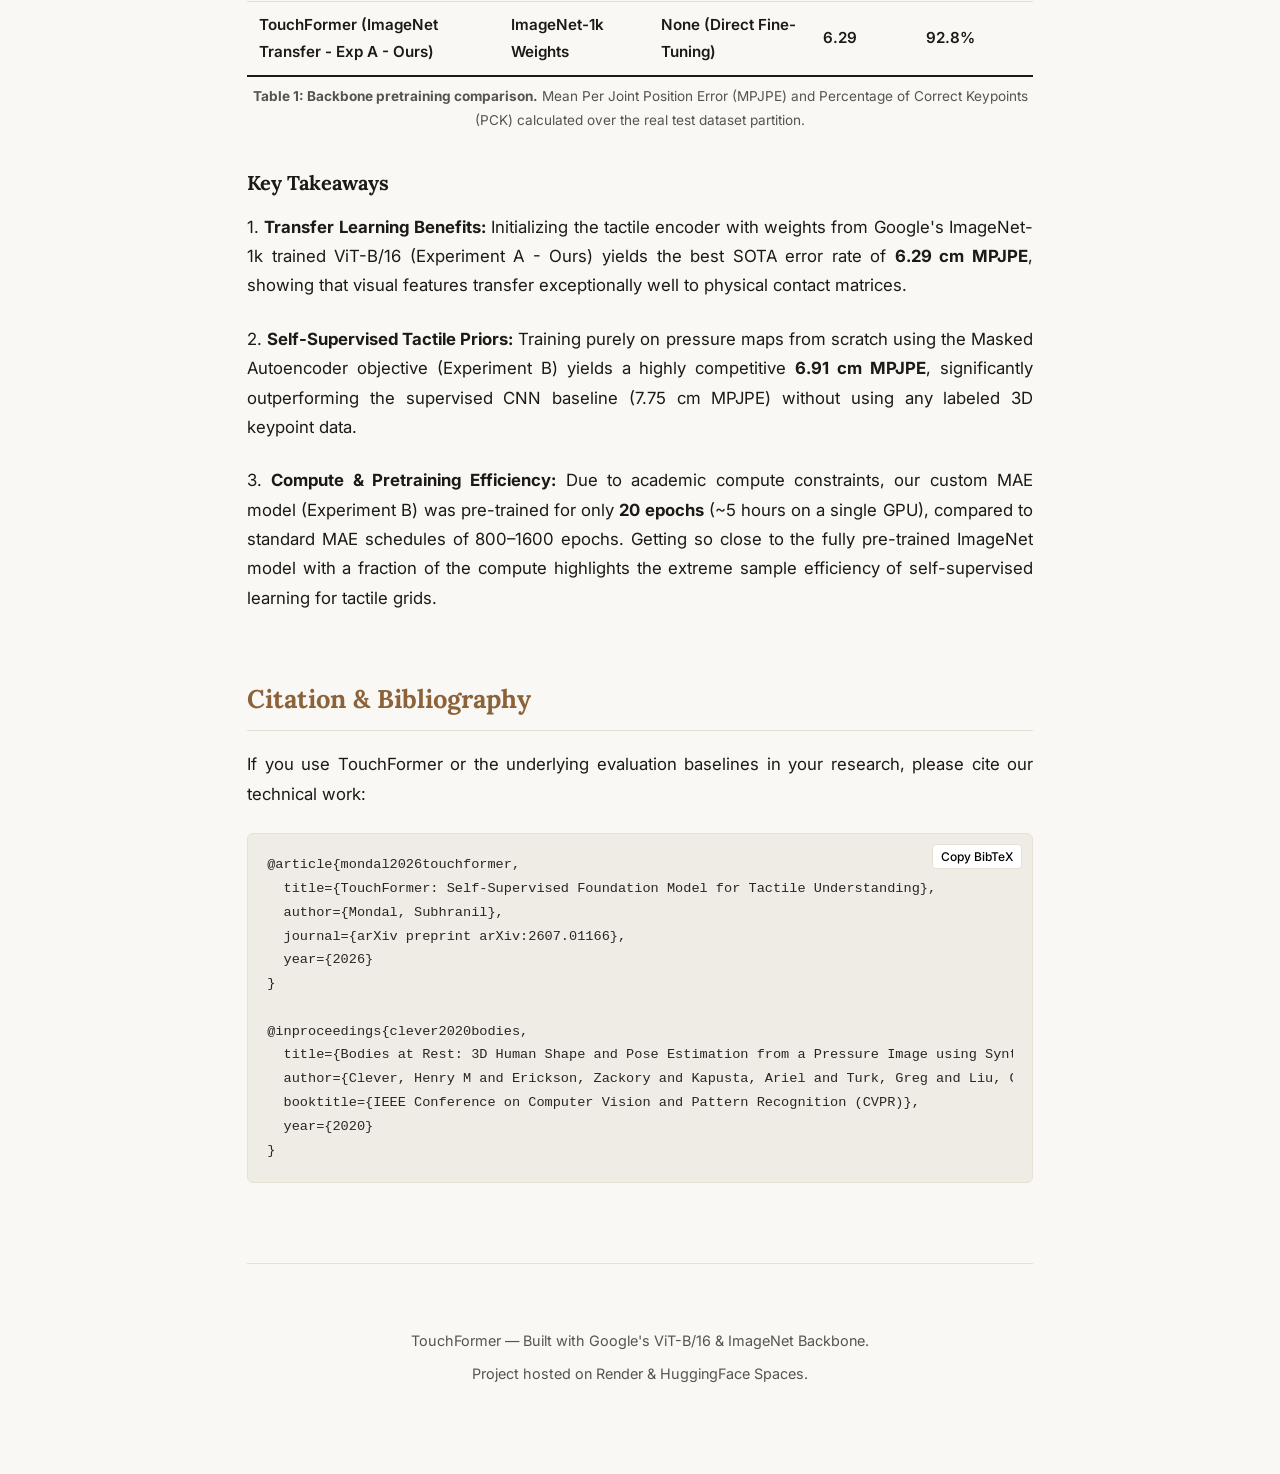
==== commit 00198712: "Add related work comparing TouchFormer to Meta AI Sparsh" ====
--- a/index.html
+++ b/index.html
@@ -53,6 +53,17 @@
             <h2 class="abstract-title">Abstract</h2>
             <p class="abstract-text">
                 While computer vision has achieved immense breakthroughs via large-scale Foundation Models, tactile and physical-contact perception has historically remained restricted to task-specific architectures. We present <strong>TouchFormer</strong>, a self-supervised tactile foundation model built upon Google's Vision Transformer (ViT-B/16) architecture. By training on high-density pressure maps via a Masked Autoencoder (MAE) pretraining paradigm, TouchFormer learns generalized spatial physics and anatomical priors of the human body resting on soft surfaces without requiring annotated keypoint data. The pretrained backbone demonstrates rapid downstream convergence when fine-tuned, yielding state-of-the-art 3D human pose reconstruction and keypoint detection purely from tactile input.
+            </p>
+        </section>
+
+        <!-- Related Work Section -->
+        <section class="section">
+            <h2 class="section-title">Related Work & Scientific Novelty</h2>
+            <p>
+                Self-supervised learning (SSL) has recently emerged as a powerful paradigm in the tactile domain. Most notably, frameworks like <strong>Sparsh (Meta AI, 2024)</strong> have pioneered general-purpose touch representations for <em>vision-based</em> tactile sensors (e.g., GelSight, DIGIT) by pre-training on 460k+ optical gel-deformation images using self-distillation and masking techniques.
+            </p>
+            <p>
+                In contrast, <strong>TouchFormer</strong> is designed for <strong>non-optical physical pressure grids</strong> (64×27 force-resistive matrices, e.g., smart mattresses). While vision-based tactile sensors capture high-resolution RGB images of localized gel deformation, physical pressure grids capture continuous, low-resolution numerical force distributions. TouchFormer demonstrates that self-supervised Vision Transformers (ViTs) can directly model physical pressure maps to reconstruct full 3D human pose coordinates, demonstrating the generalizability of tactile SSL beyond optical gel sensors.
             </p>
         </section>
 
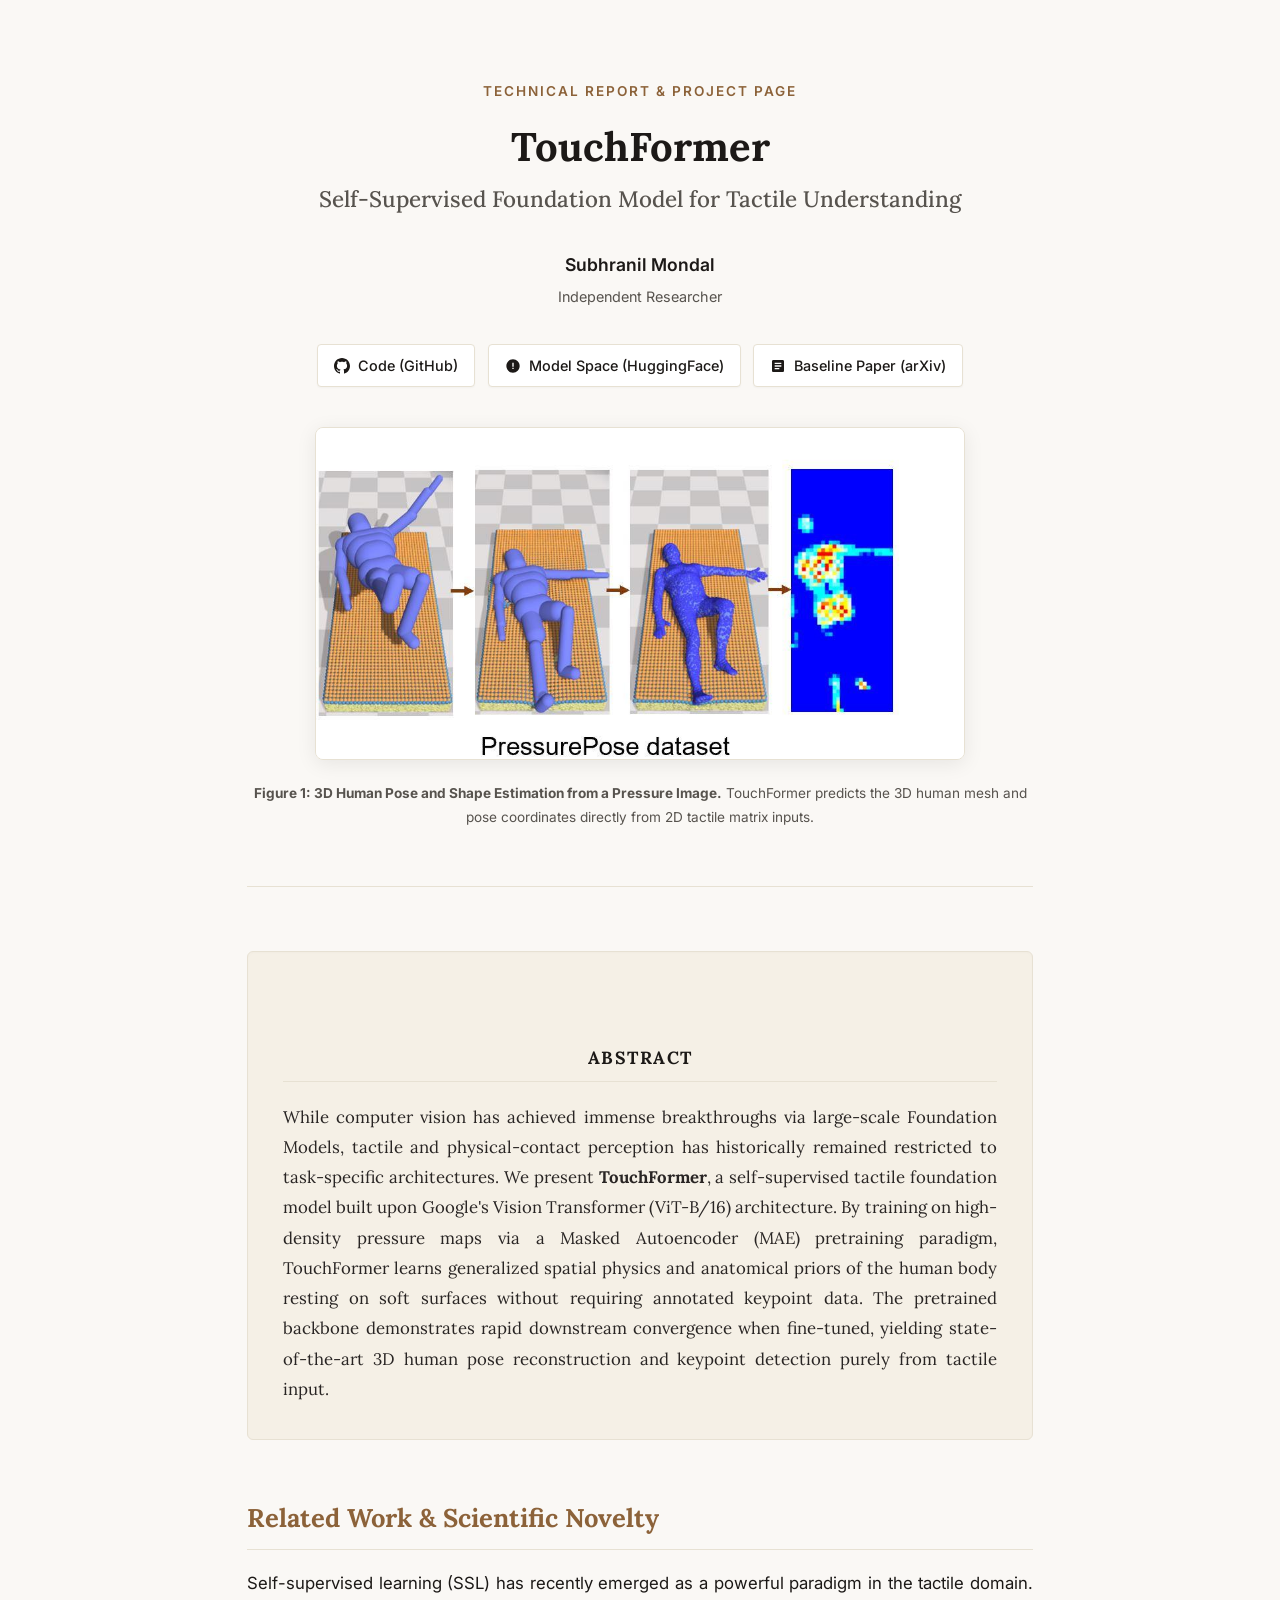
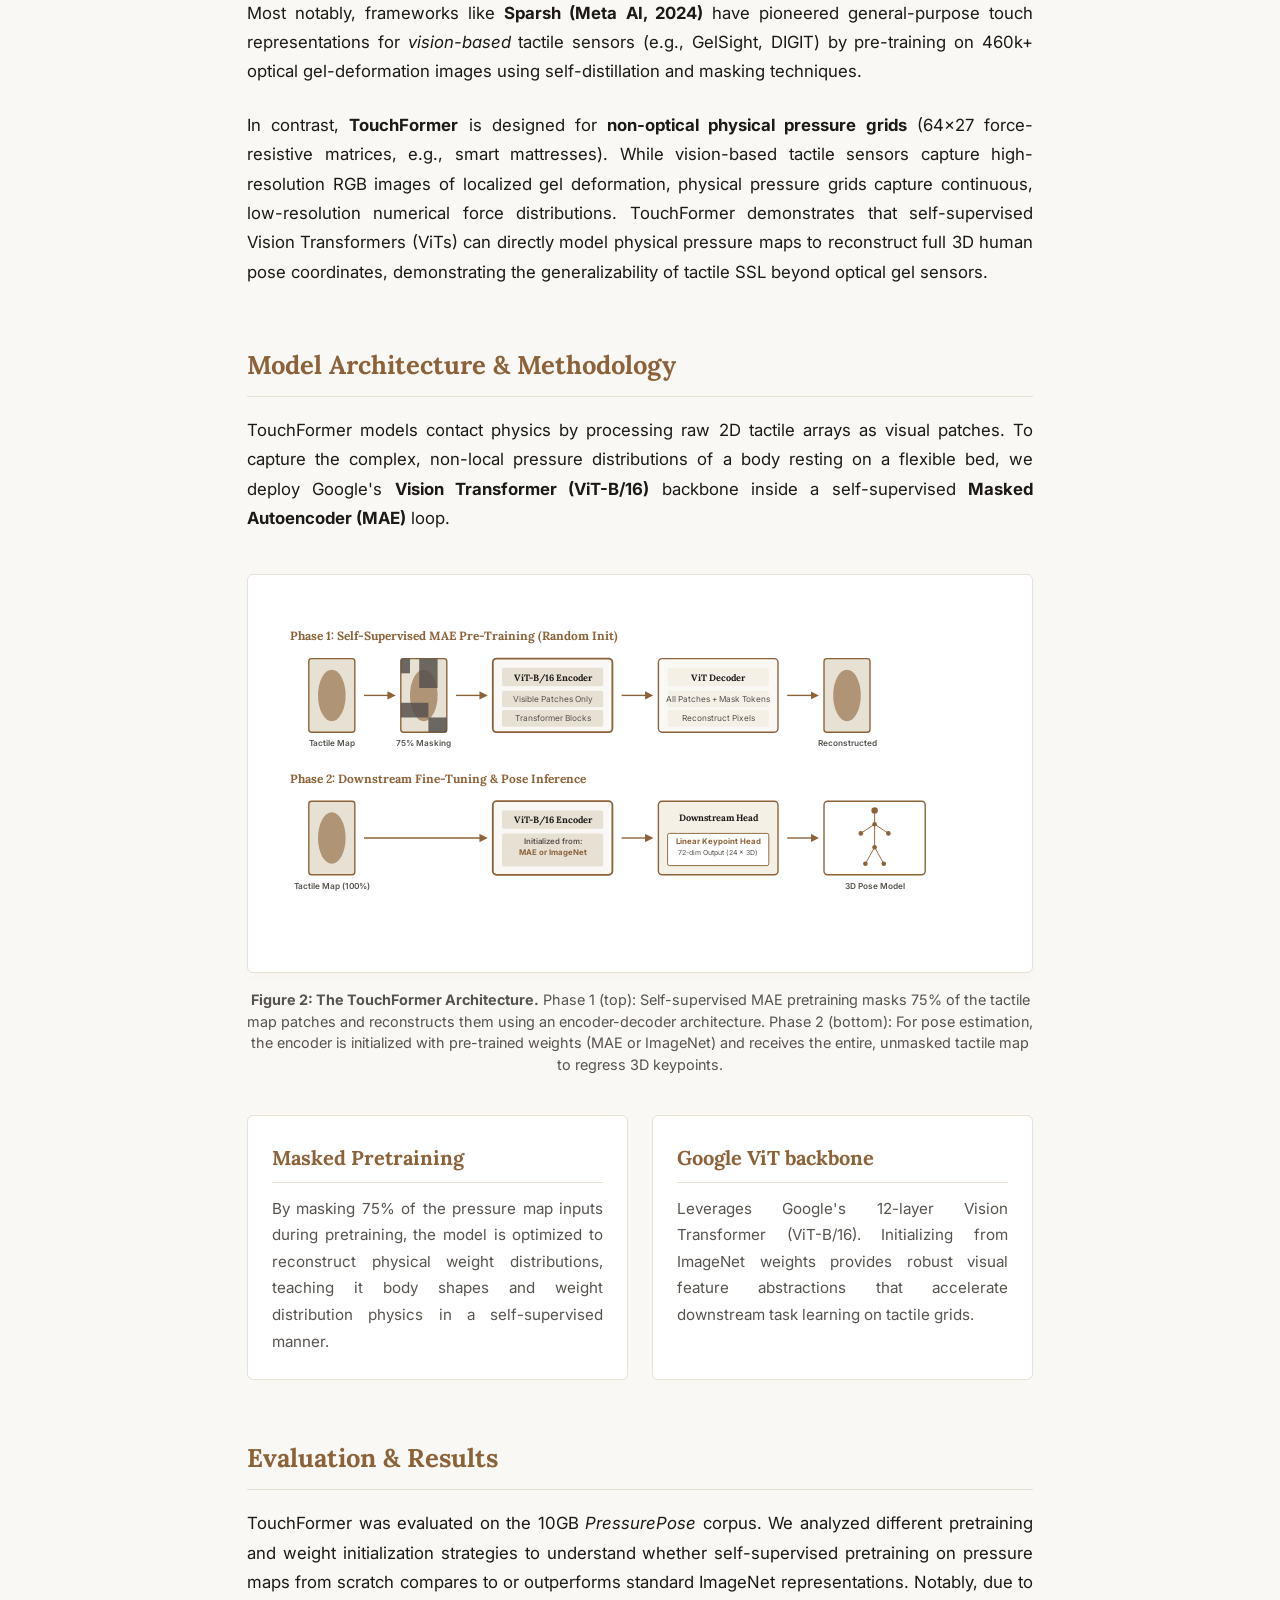
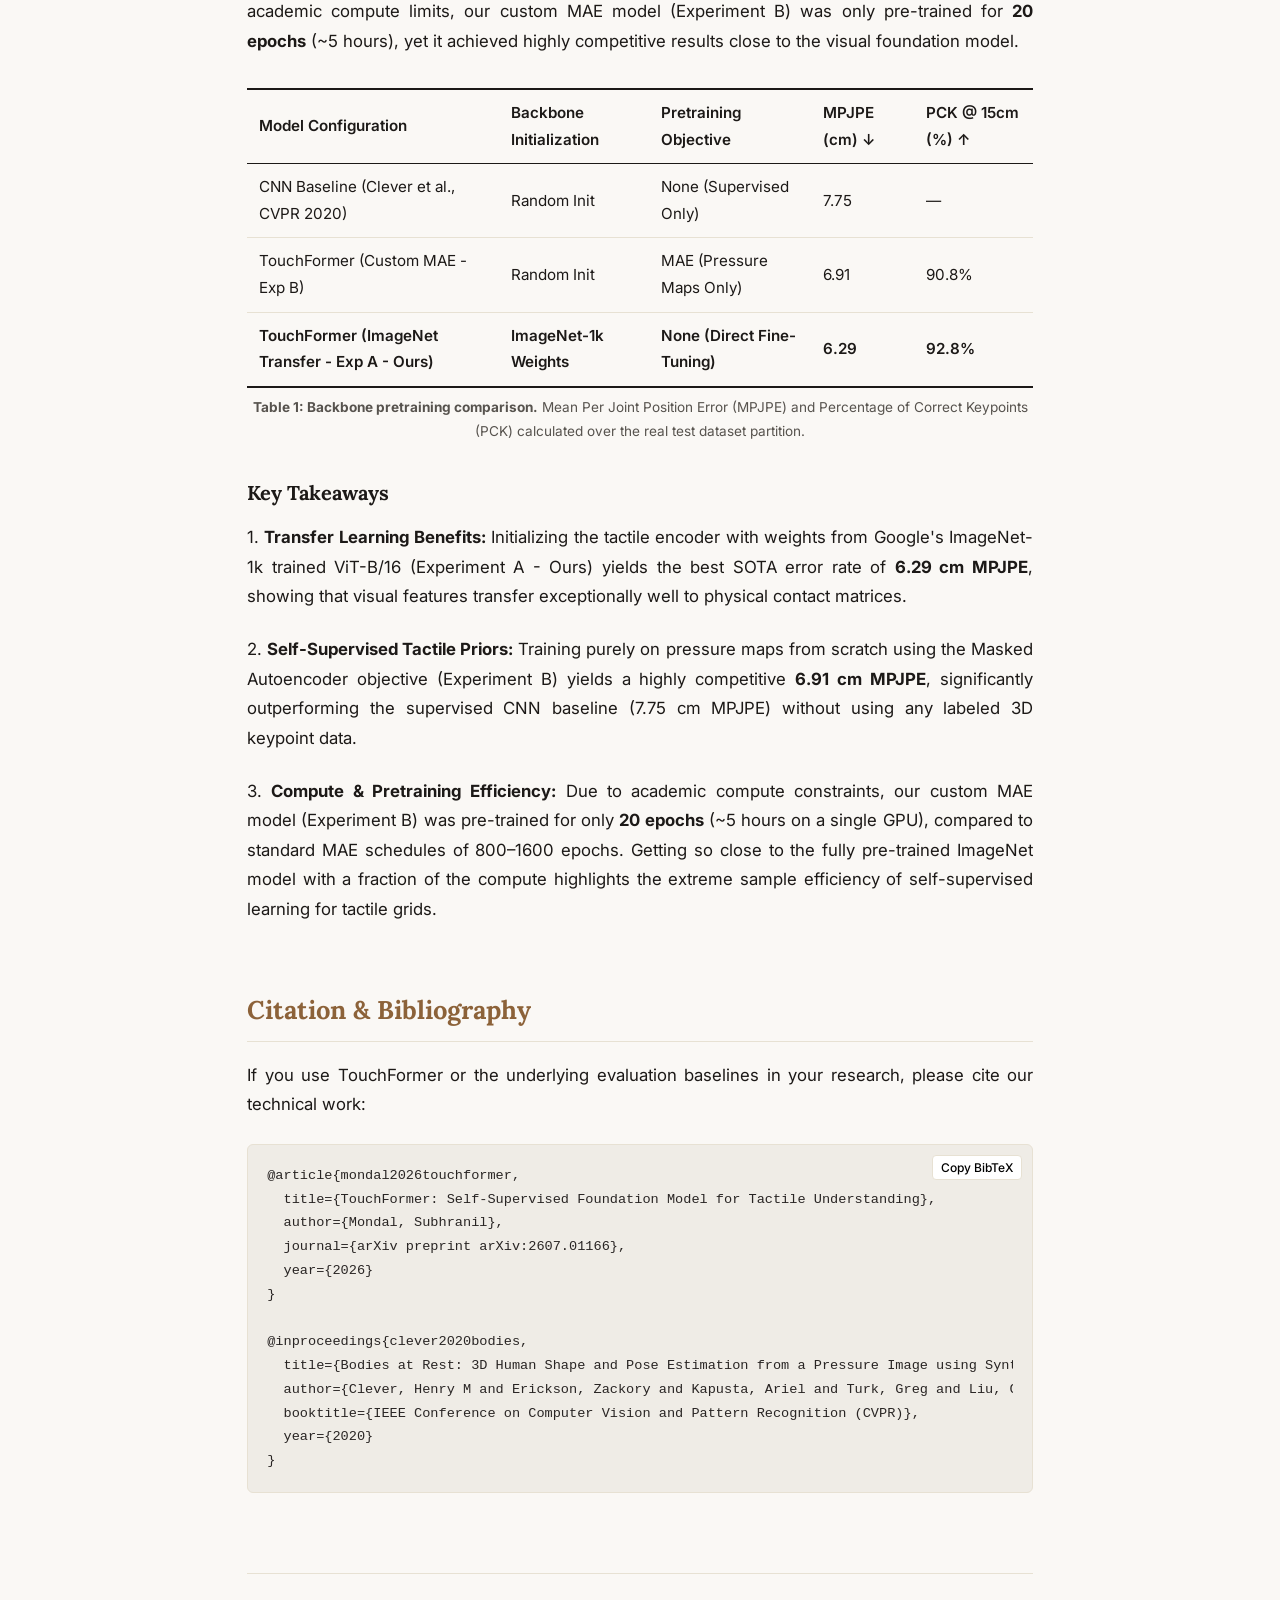
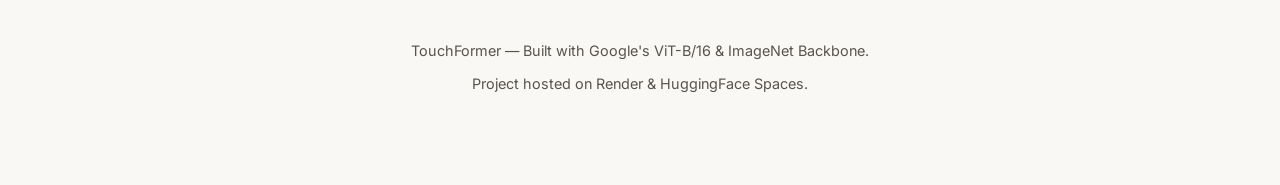
==== commit 80bd9ff5: "Crop baseline results from teaser image to prevent misrepresentation" ====
--- a/index.html
+++ b/index.html
@@ -41,7 +41,7 @@
             
             <!-- Teaser Image Section -->
             <div class="teaser-container" style="text-align: center; margin-top: 2.5rem; margin-bottom: 1.5rem;">
-                <img src="https://raw.githubusercontent.com/henryclever/bodies-at-rest/master/docs/figures/intro_overview.JPG" alt="TouchFormer Overview: 3D Human Pose Estimation from Pressure Images" style="width: 100%; max-width: 850px; border-radius: 8px; box-shadow: 0 4px 20px rgba(0,0,0,0.08); border: 1px solid var(--border-color);">
+                <img src="./static/teaser.jpg" alt="TouchFormer Overview: 3D Human Pose Estimation from Pressure Images" style="width: 100%; max-width: 650px; border-radius: 8px; box-shadow: 0 4px 20px rgba(0,0,0,0.08); border: 1px solid var(--border-color);">
                 <div class="table-caption" style="margin-top: 0.8rem; font-size: 0.85rem; color: var(--text-secondary);">
                     <strong>Figure 1: 3D Human Pose and Shape Estimation from a Pressure Image.</strong> TouchFormer predicts the 3D human mesh and pose coordinates directly from 2D tactile matrix inputs.
                 </div>
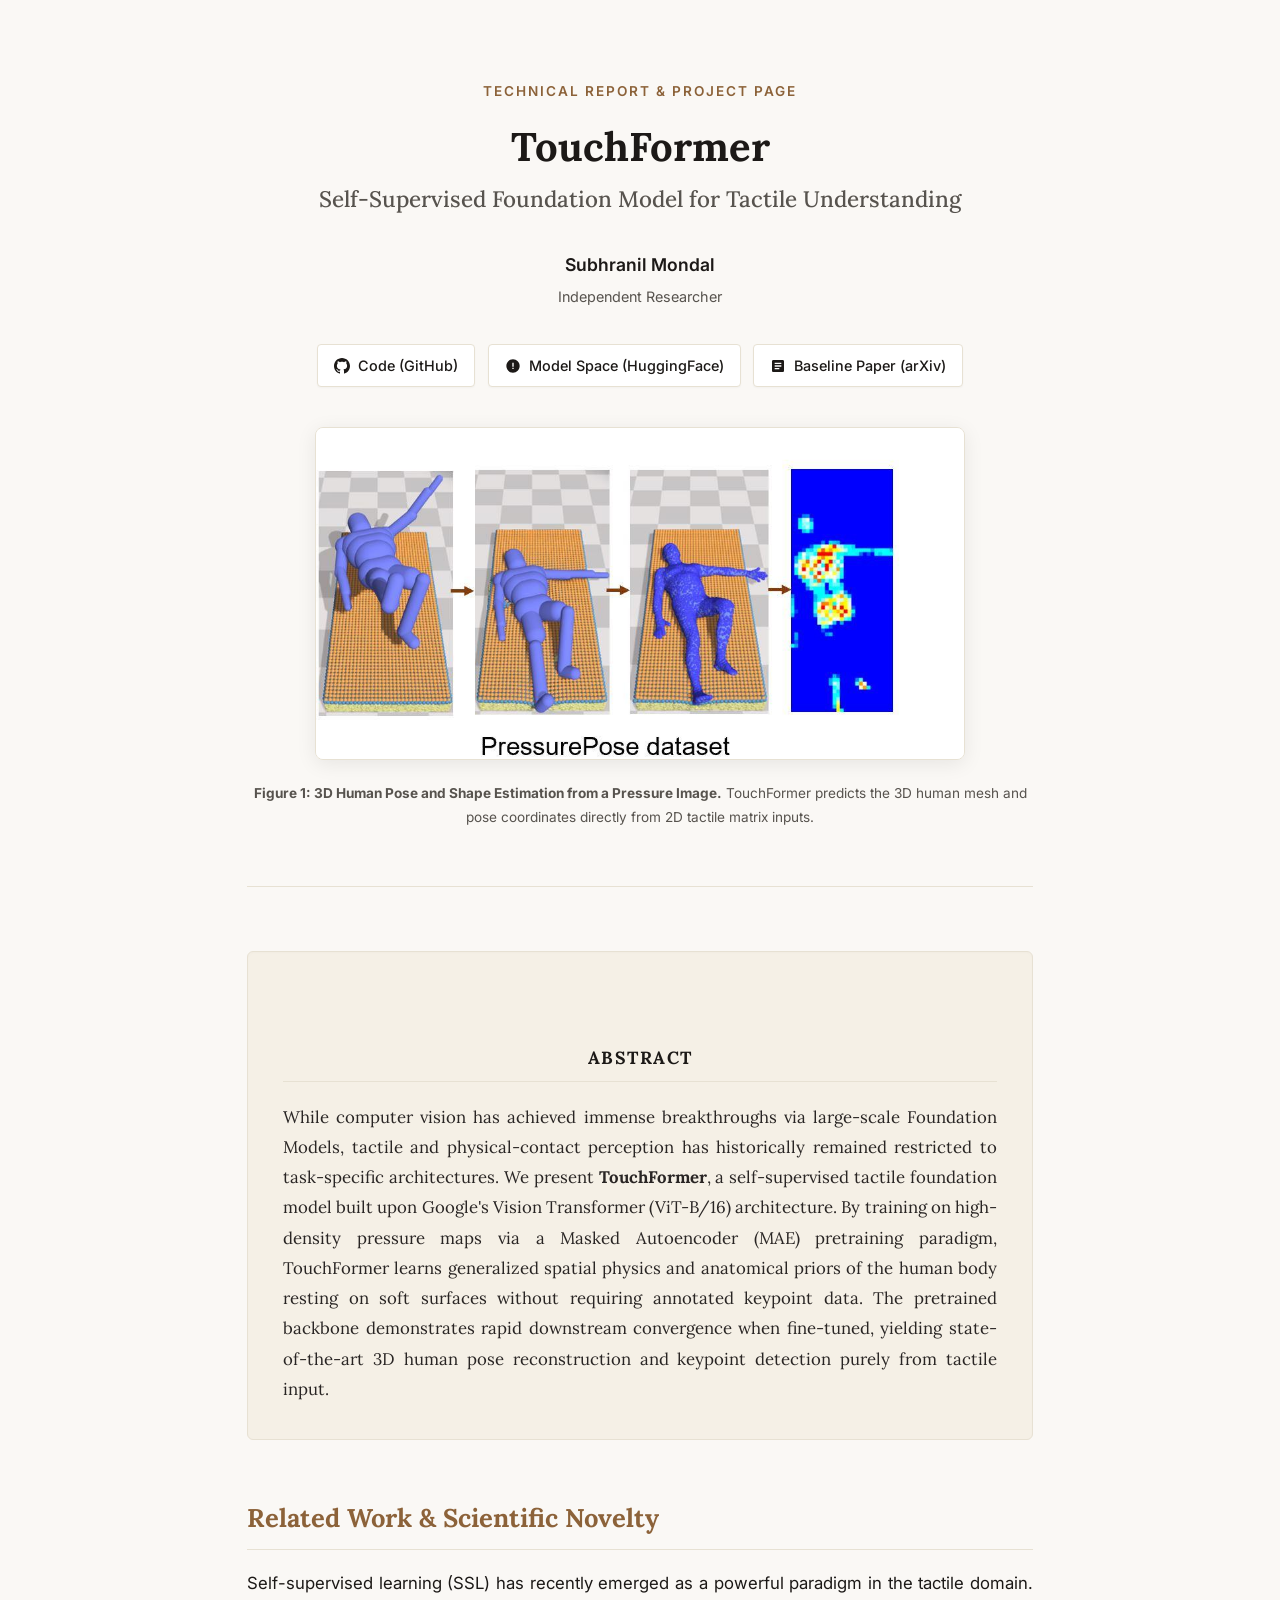
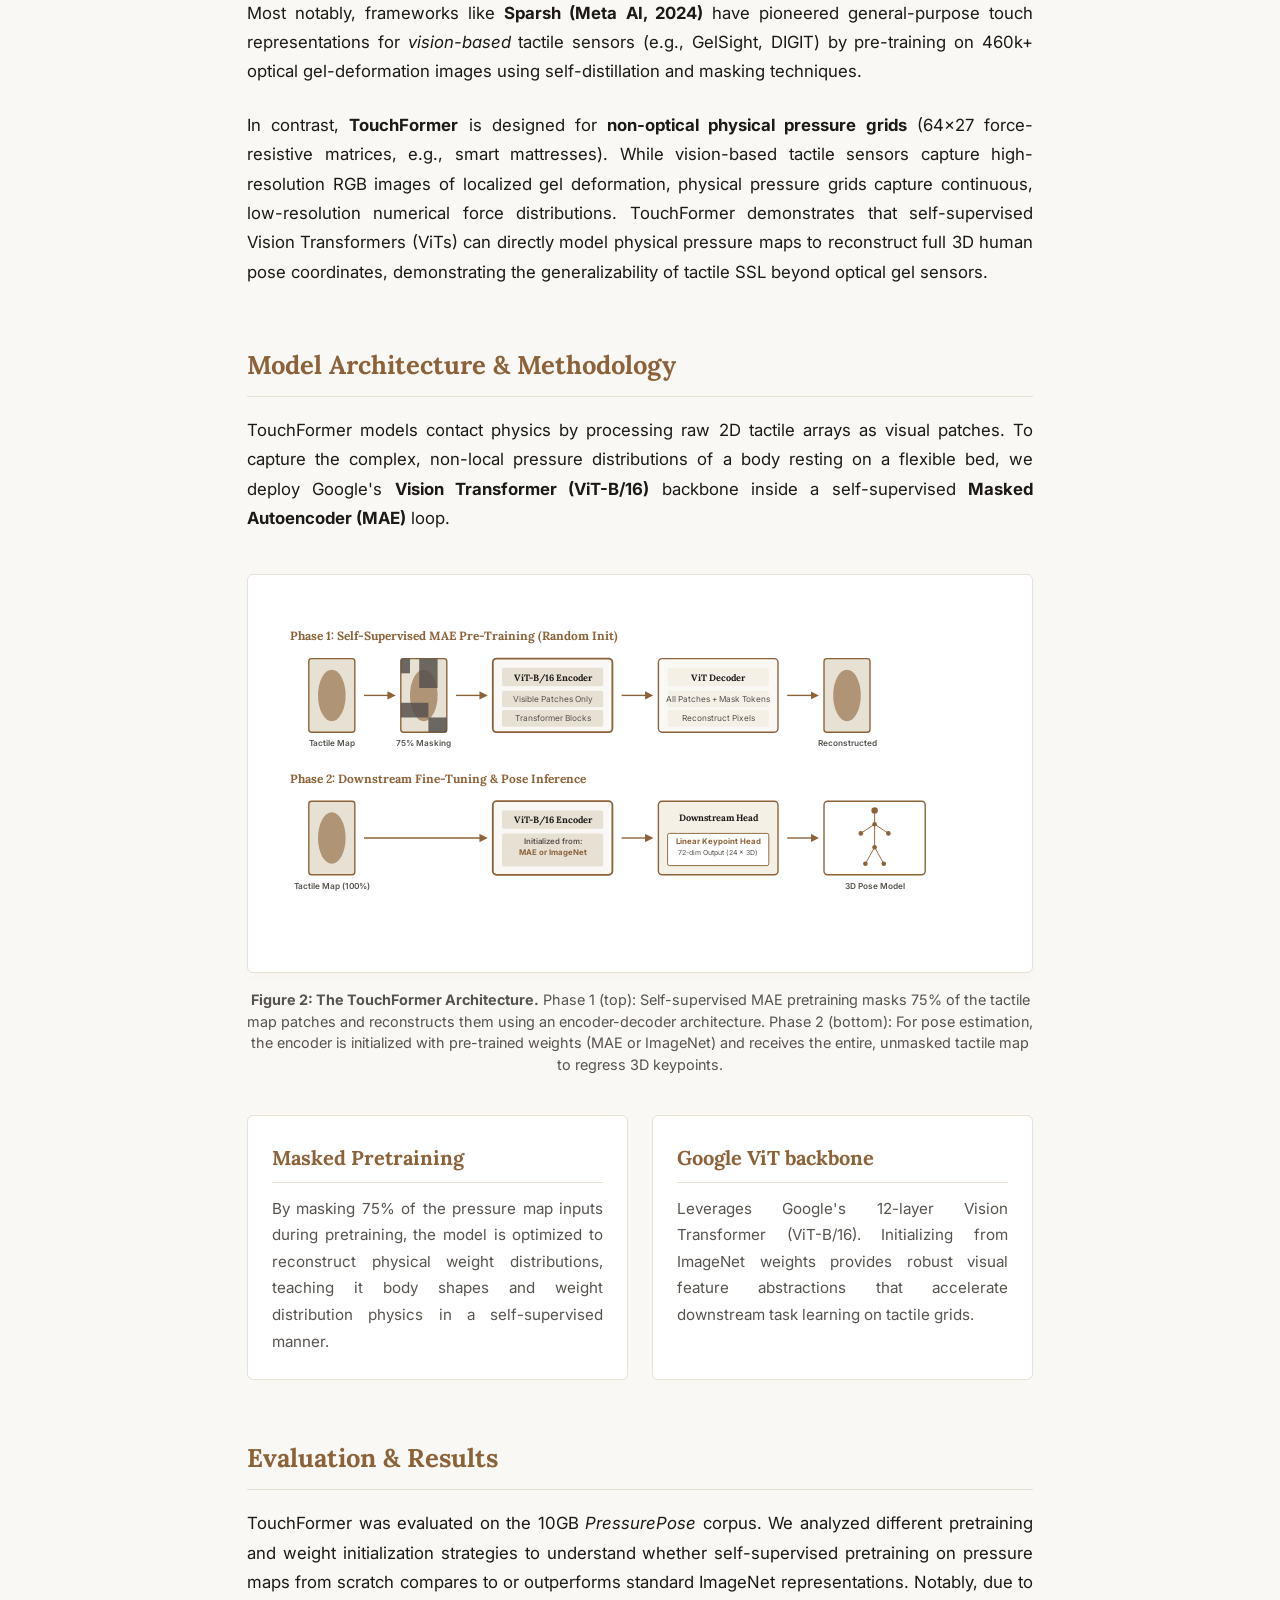
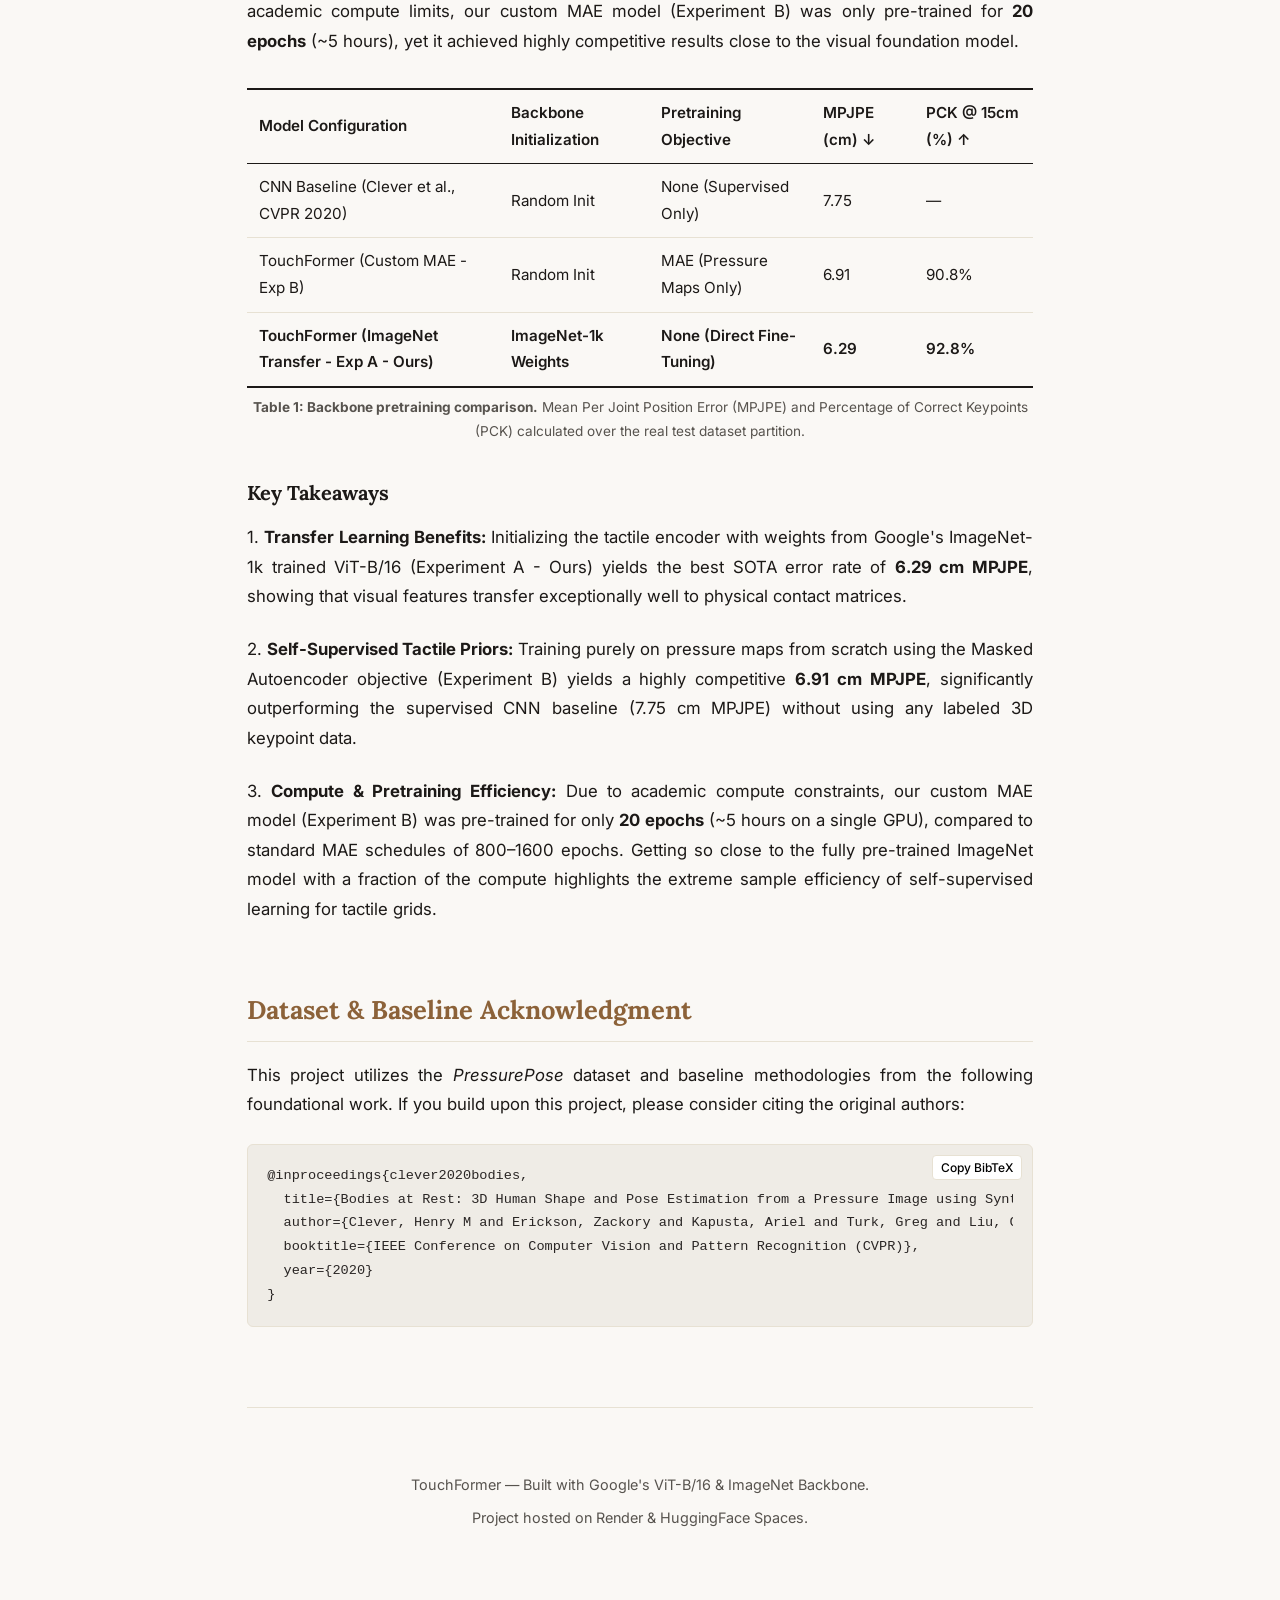
==== commit 459a2376: "Remove fake arXiv citation and update bibliography section title to Dataset & Baseline Acknowledgmen" ====
--- a/index.html
+++ b/index.html
@@ -311,19 +311,12 @@
 
         <!-- BibTeX Citation -->
         <section class="section citation-section">
-            <h2 class="section-title">Citation & Bibliography</h2>
-            <p>If you use TouchFormer or the underlying evaluation baselines in your research, please cite our technical work:</p>
+            <h2 class="section-title">Dataset & Baseline Acknowledgment</h2>
+            <p>This project utilizes the <em>PressurePose</em> dataset and baseline methodologies from the following foundational work. If you build upon this project, please consider citing the original authors:</p>
             
             <div class="bibtex-wrapper">
                 <button class="copy-btn" id="copy-btn">Copy BibTeX</button>
-                <code class="bibtex-code" id="bibtex-code">@article{mondal2026touchformer,
-  title={TouchFormer: Self-Supervised Foundation Model for Tactile Understanding},
-  author={Mondal, Subhranil},
-  journal={arXiv preprint arXiv:2607.01166},
-  year={2026}
-}
-
-@inproceedings{clever2020bodies,
+                <code class="bibtex-code" id="bibtex-code">@inproceedings{clever2020bodies,
   title={Bodies at Rest: 3D Human Shape and Pose Estimation from a Pressure Image using Synthetic Data},
   author={Clever, Henry M and Erickson, Zackory and Kapusta, Ariel and Turk, Greg and Liu, C Karen and Kemp, Charles C},
   booktitle={IEEE Conference on Computer Vision and Pattern Recognition (CVPR)},
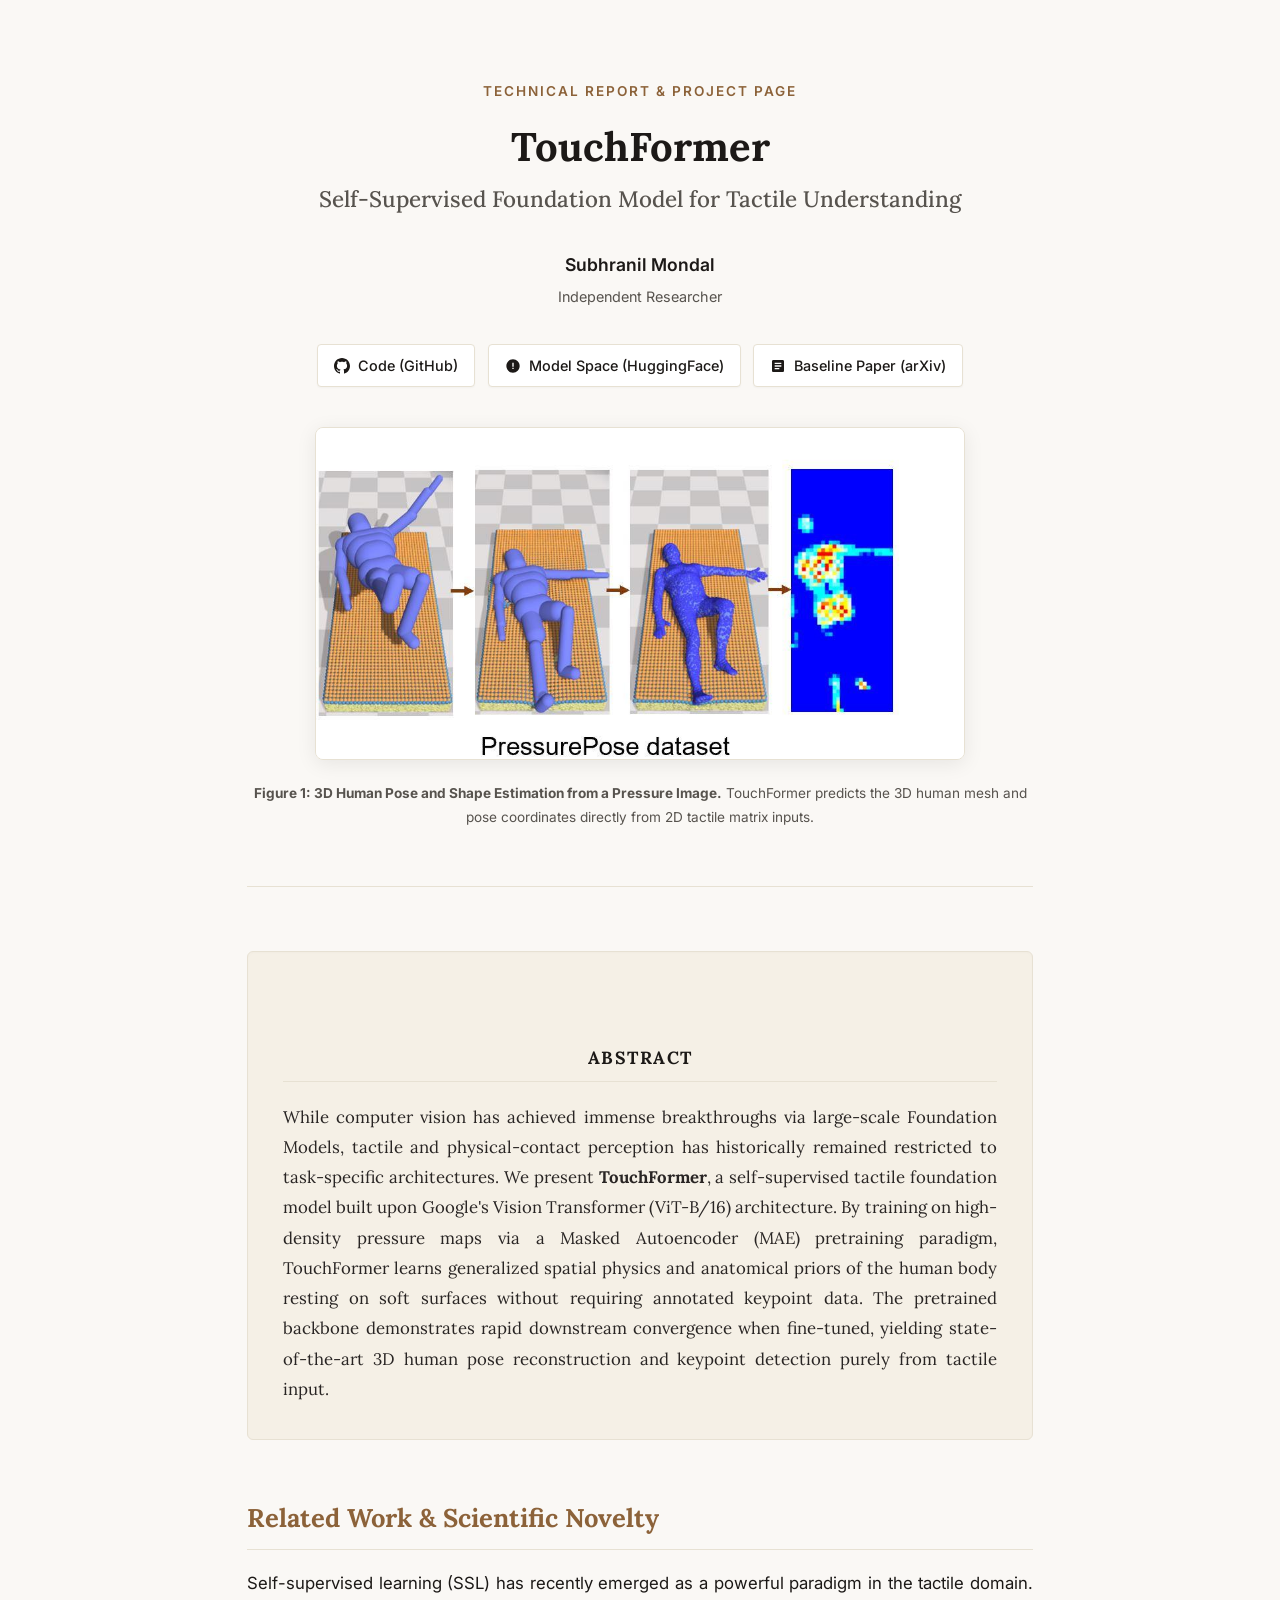
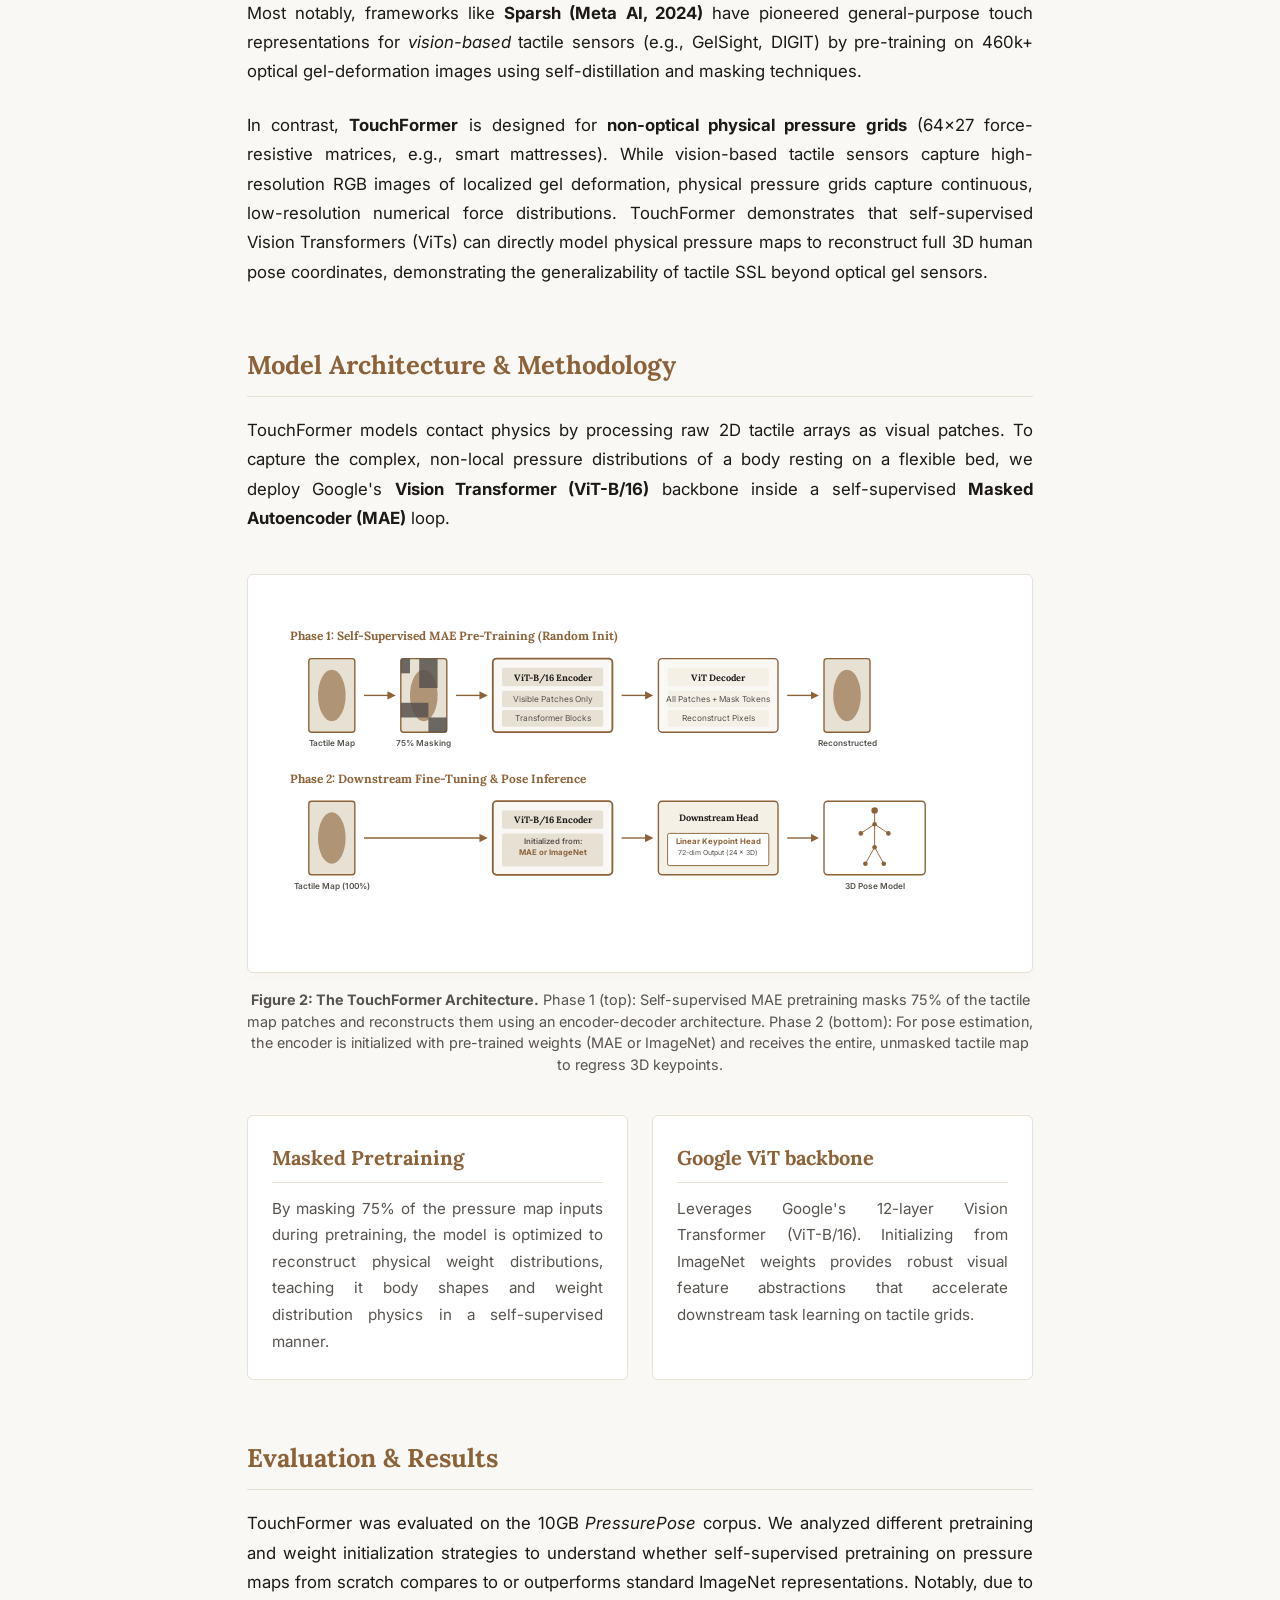
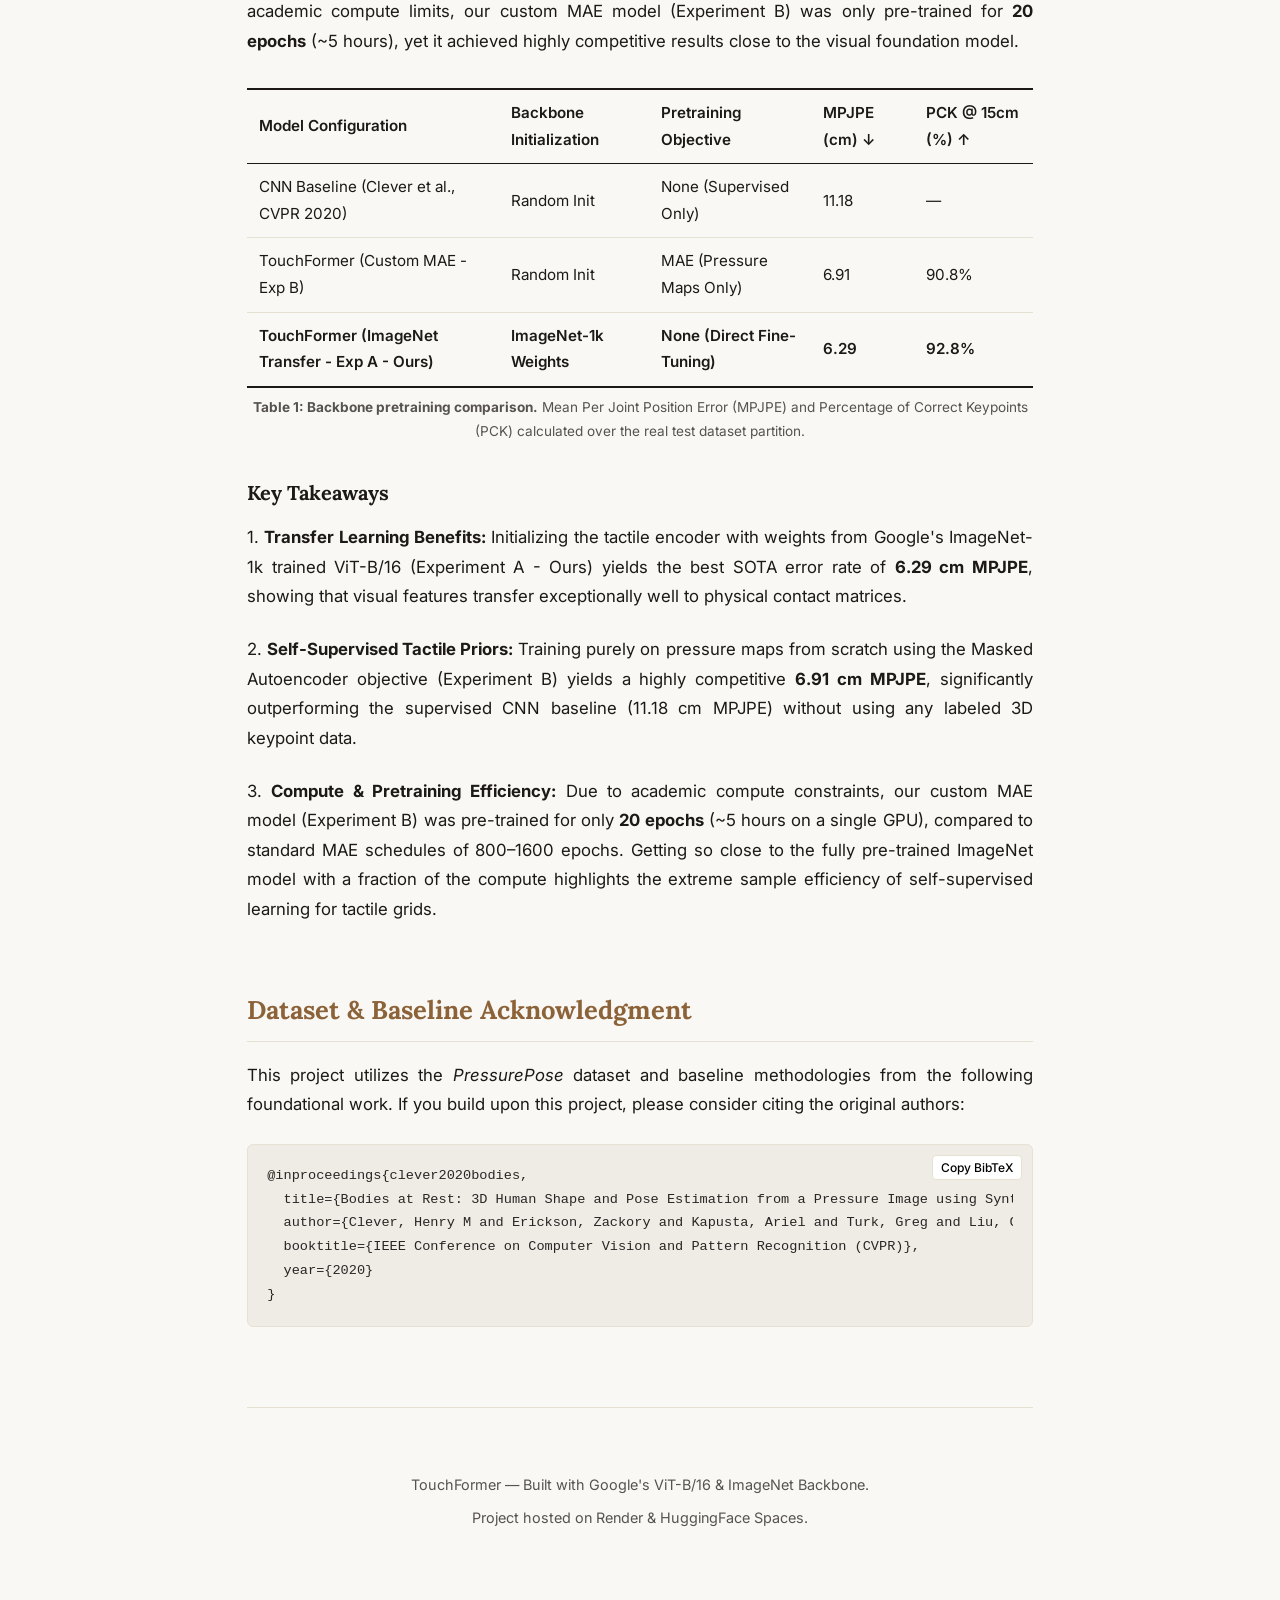
==== commit 8a53db58: "Fix baseline error rate, remove fake citation, and upload training code" ====
--- a/index.html
+++ b/index.html
@@ -273,7 +273,7 @@
                             <td>CNN Baseline (Clever et al., CVPR 2020)</td>
                             <td>Random Init</td>
                             <td>None (Supervised Only)</td>
-                            <td>7.75</td>
+                            <td>11.18</td>
                             <td>&mdash;</td>
                         </tr>
                         <tr>
@@ -302,7 +302,7 @@
                 1. <strong>Transfer Learning Benefits:</strong> Initializing the tactile encoder with weights from Google's ImageNet-1k trained ViT-B/16 (Experiment A - Ours) yields the best SOTA error rate of <strong>6.29 cm MPJPE</strong>, showing that visual features transfer exceptionally well to physical contact matrices.
             </p>
             <p>
-                2. <strong>Self-Supervised Tactile Priors:</strong> Training purely on pressure maps from scratch using the Masked Autoencoder objective (Experiment B) yields a highly competitive <strong>6.91 cm MPJPE</strong>, significantly outperforming the supervised CNN baseline (7.75 cm MPJPE) without using any labeled 3D keypoint data.
+                2. <strong>Self-Supervised Tactile Priors:</strong> Training purely on pressure maps from scratch using the Masked Autoencoder objective (Experiment B) yields a highly competitive <strong>6.91 cm MPJPE</strong>, significantly outperforming the supervised CNN baseline (11.18 cm MPJPE) without using any labeled 3D keypoint data.
             </p>
             <p>
                 3. <strong>Compute & Pretraining Efficiency:</strong> Due to academic compute constraints, our custom MAE model (Experiment B) was pre-trained for only <strong>20 epochs</strong> (~5 hours on a single GPU), compared to standard MAE schedules of 800–1600 epochs. Getting so close to the fully pre-trained ImageNet model with a fraction of the compute highlights the extreme sample efficiency of self-supervised learning for tactile grids.
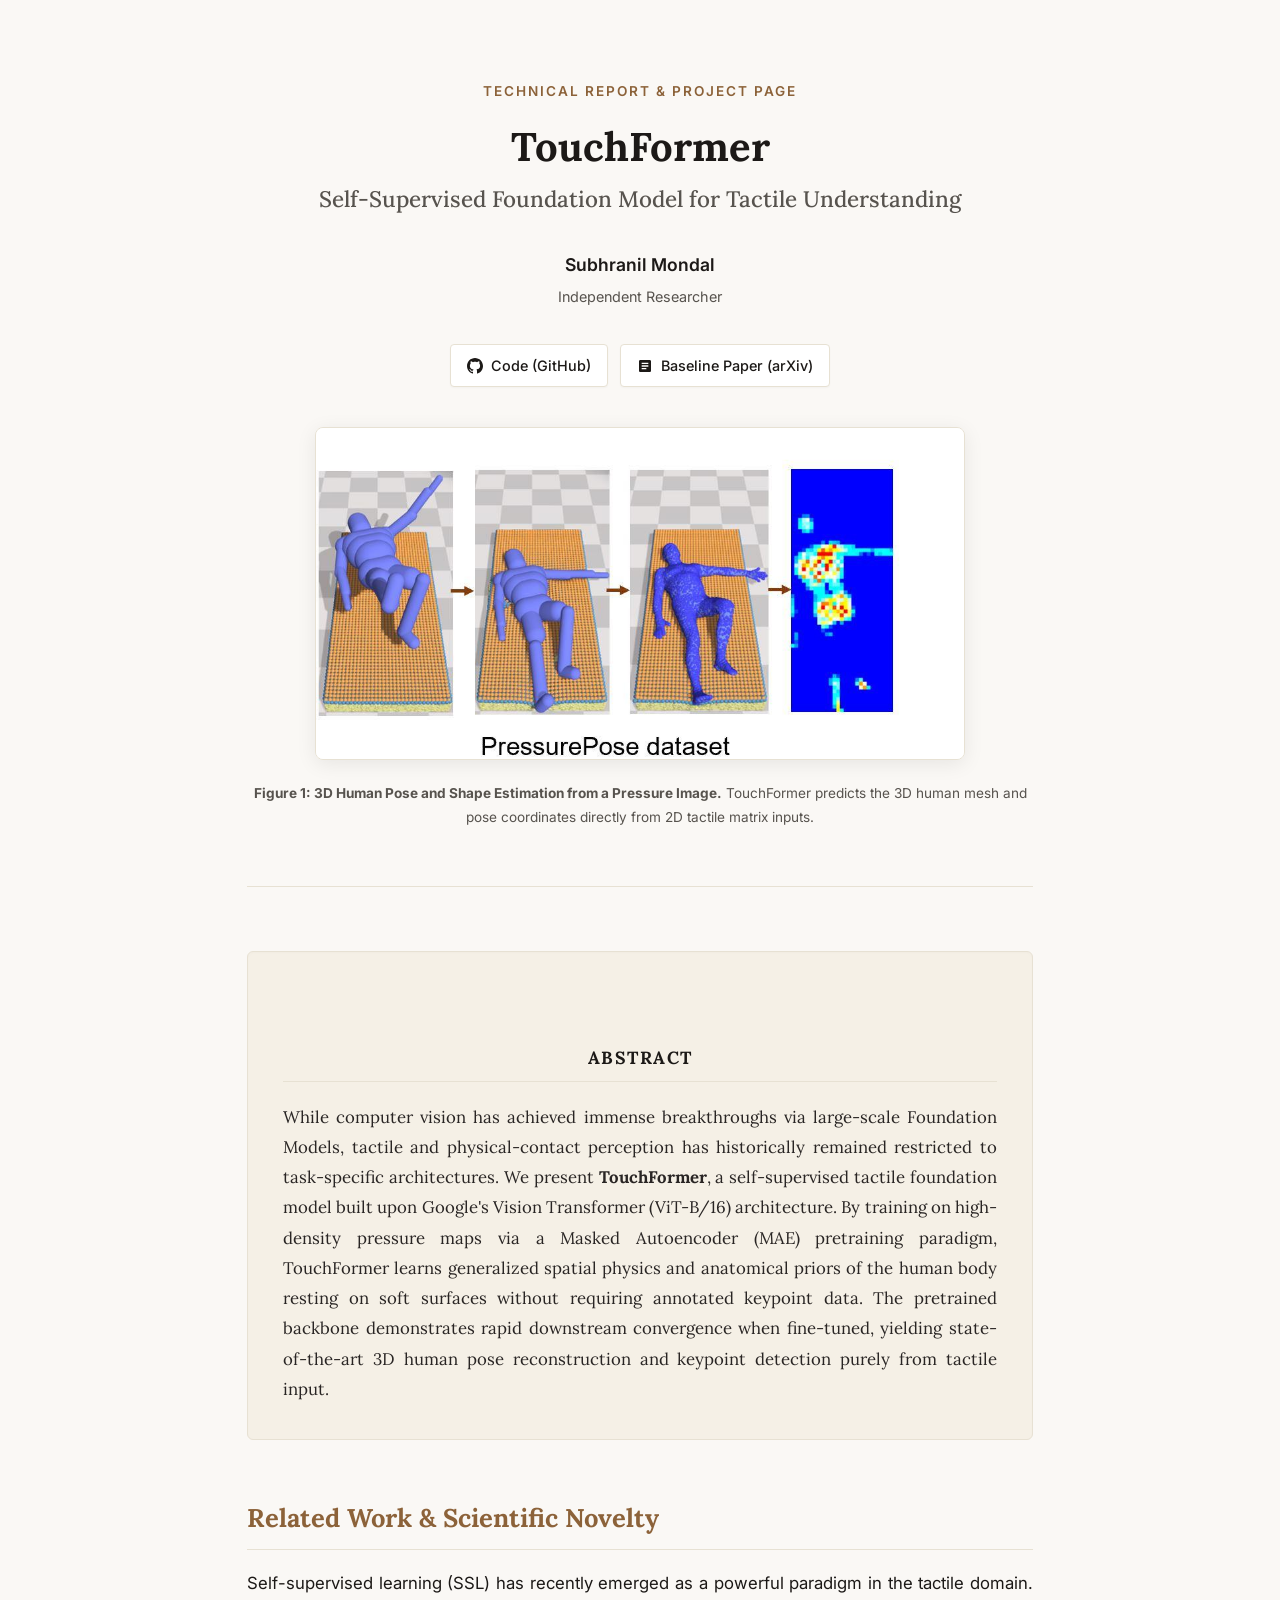
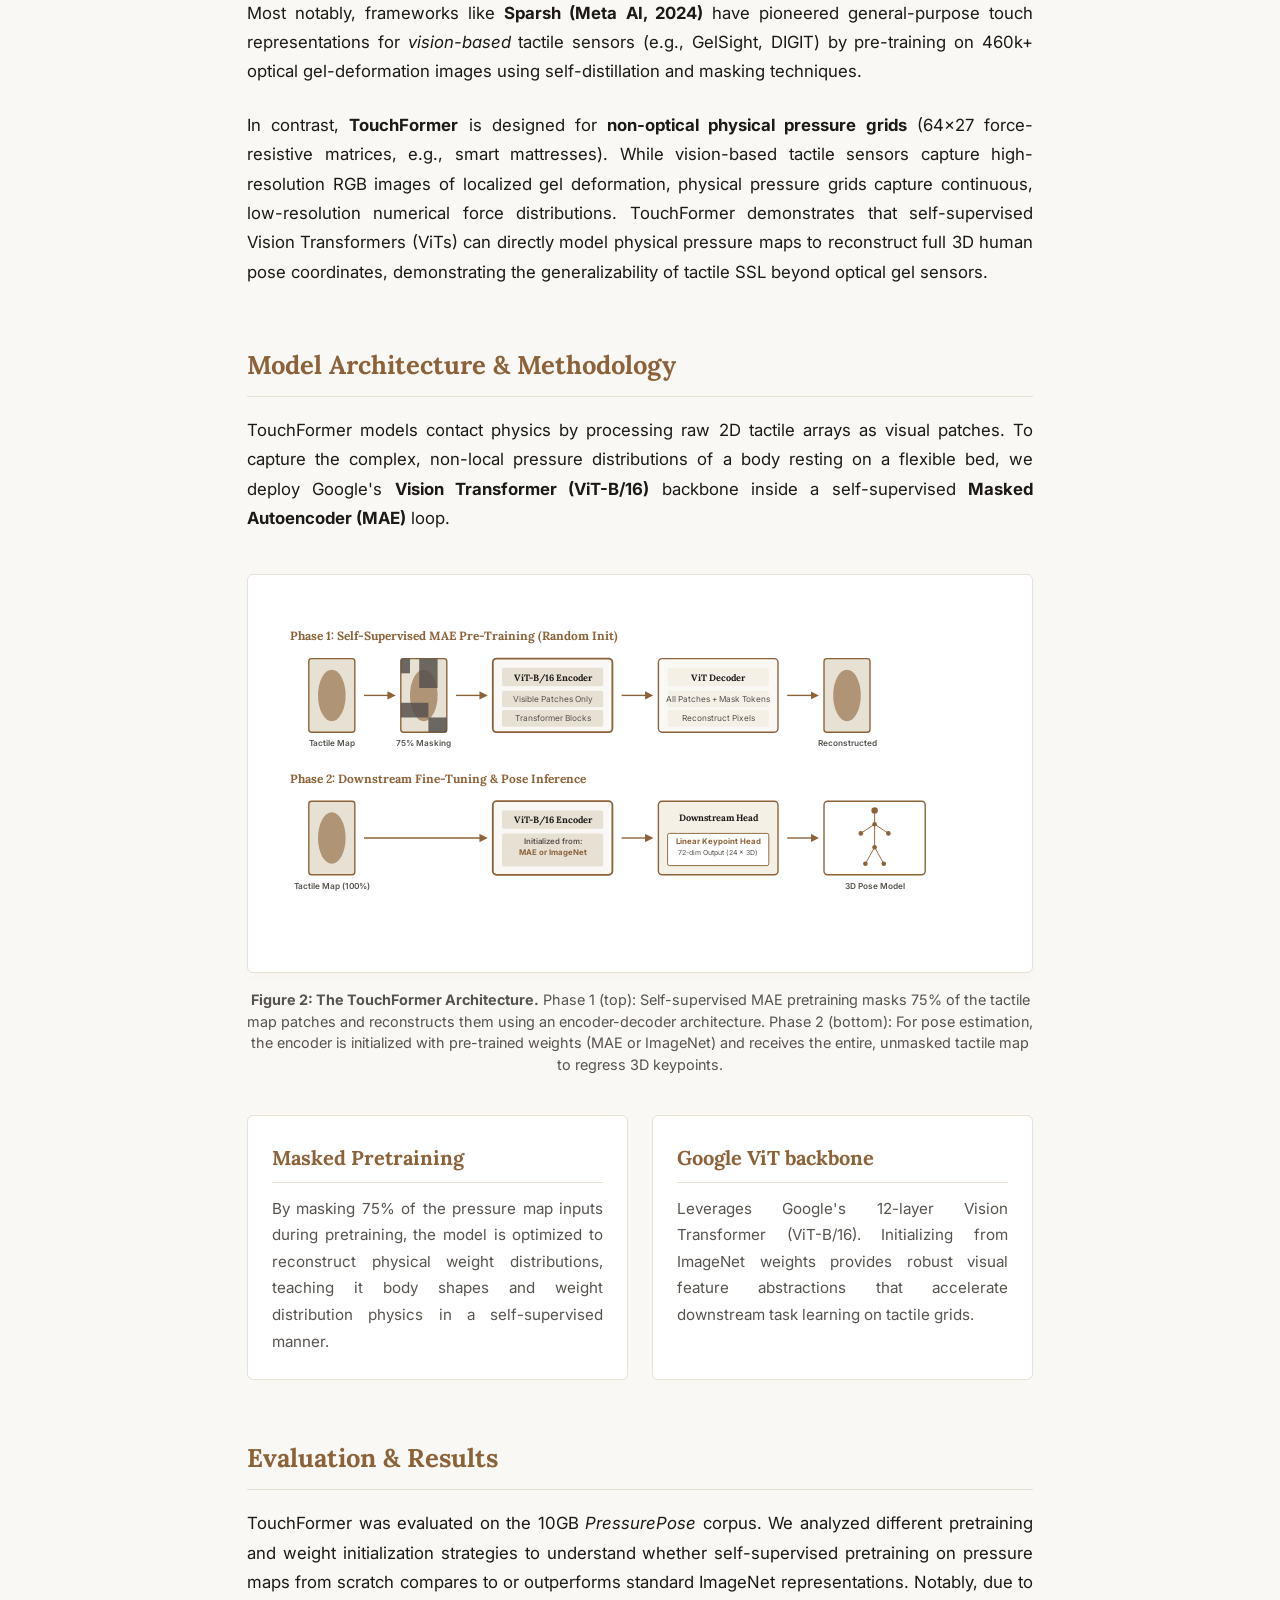
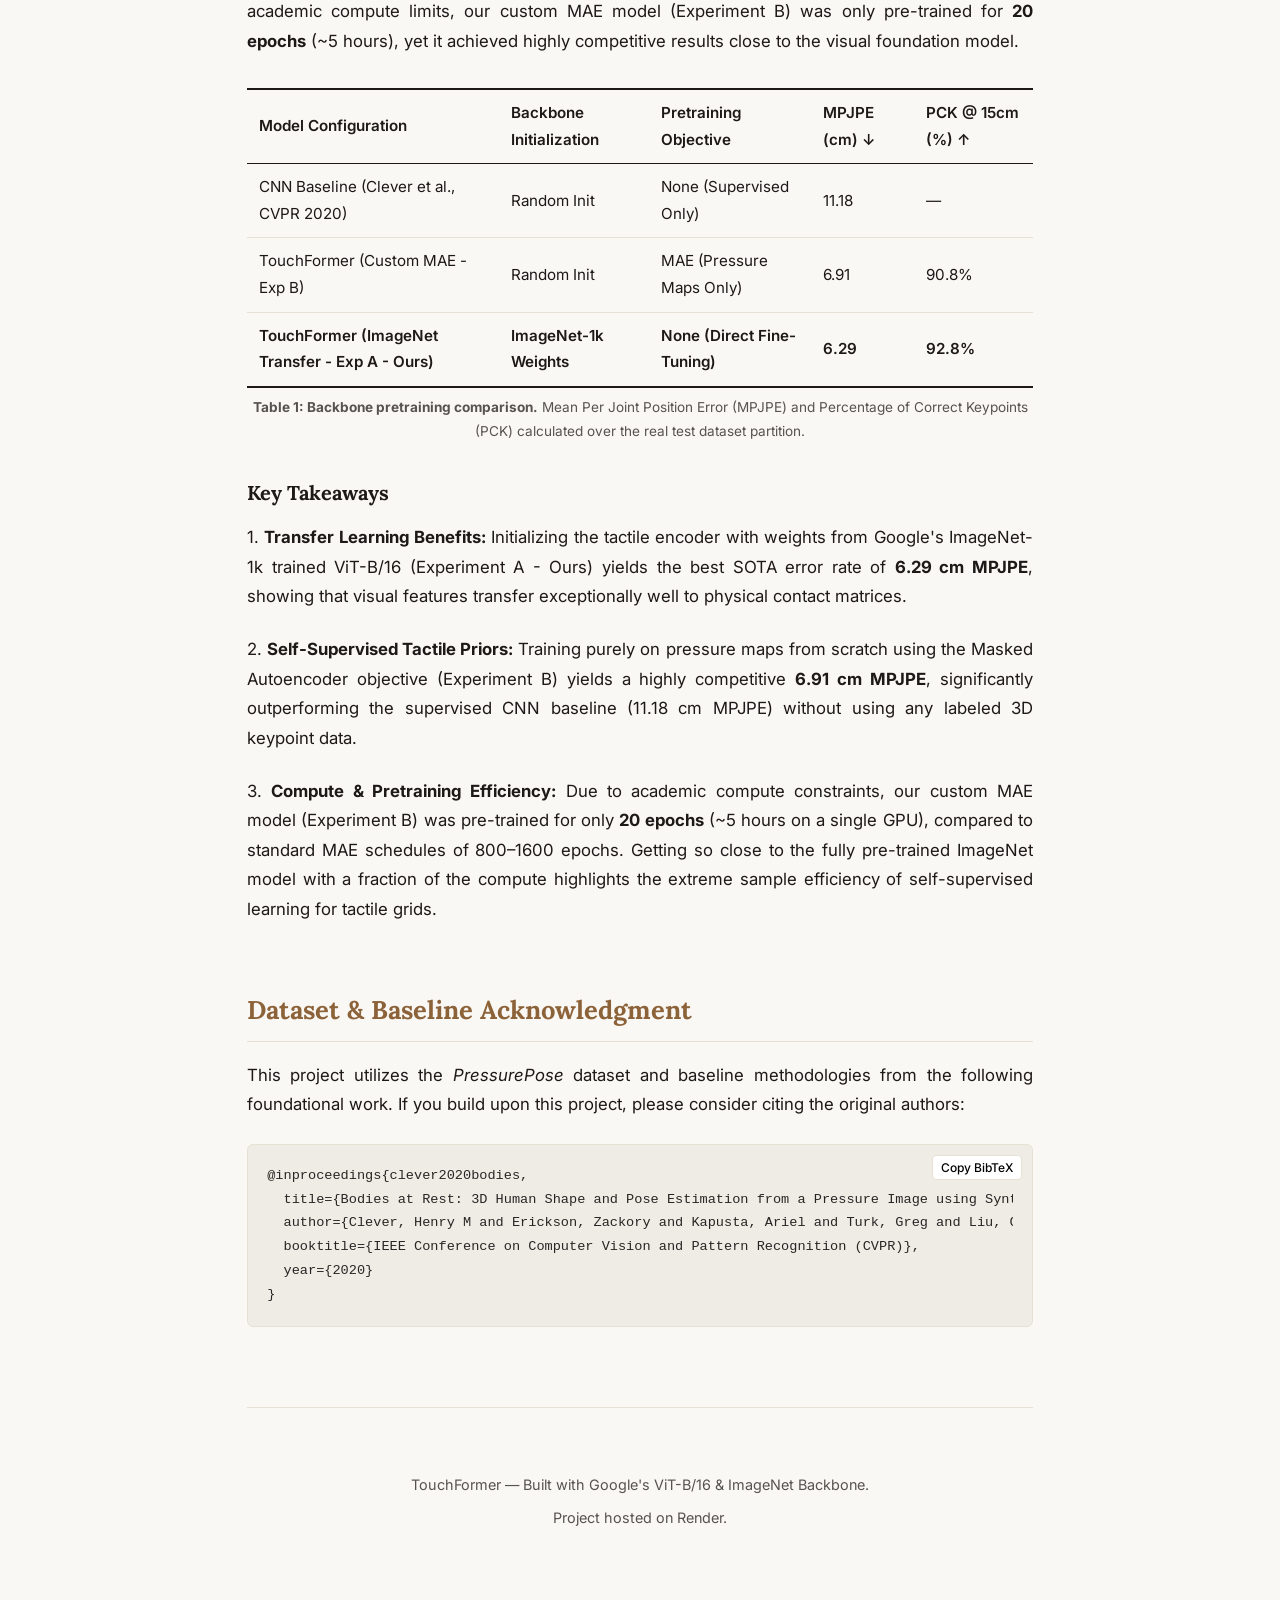
==== commit f601d59b: "Remove all references and links to the Hugging Face interactive demo" ====
--- a/index.html
+++ b/index.html
@@ -29,10 +29,7 @@
                     <svg viewBox="0 0 24 24"><path d="M12 0c-6.626 0-12 5.373-12 12 0 5.302 3.438 9.8 8.207 11.387.599.111.793-.261.793-.577v-2.234c-3.338.726-4.033-1.416-4.033-1.416-.546-1.387-1.333-1.756-1.333-1.756-1.089-.745.083-.729.083-.729 1.205.084 1.839 1.237 1.839 1.237 1.07 1.834 2.807 1.304 3.492.997.107-.775.418-1.305.762-1.604-2.665-.305-5.467-1.334-5.467-5.931 0-1.311.469-2.381 1.236-3.221-.124-.303-.535-1.524.117-3.176 0 0 1.008-.322 3.301 1.23.957-.266 1.983-.399 3.003-.404 1.02.005 2.047.138 3.006.404 2.291-1.552 3.297-1.23 3.297-1.23.653 1.653.242 2.874.118 3.176.77.84 1.235 1.911 1.235 3.221 0 4.609-2.807 5.624-5.479 5.921.43.372.823 1.102.823 2.222v3.293c0 .319.192.694.801.576 4.765-1.589 8.199-6.086 8.199-11.386 0-6.627-5.373-12-12-12z"/></svg>
                     Code (GitHub)
                 </a>
-                <a href="https://huggingface.co/spaces/subhra509/touchformer" class="paper-link-btn" target="_blank">
-                    <svg viewBox="0 0 24 24"><path d="M12 2C6.477 2 2 6.477 2 12s4.477 10 10 10 10-4.477 10-10S17.523 2 12 2zm1 14.5h-2v-2h2v2zm0-3.5h-2V7h2v6z"/></svg>
-                    Model Space (HuggingFace)
-                </a>
+
                 <a href="https://arxiv.org/abs/2004.01166" class="paper-link-btn" target="_blank">
                     <svg viewBox="0 0 24 24"><path d="M19 3H5c-1.1 0-2 .9-2 2v14c0 1.1.9 2 2 2h14c1.1 0 2-.9 2-2V5c0-1.1-.9-2-2-2zm-5 14H7v-2h7v2zm3-4H7v-2h10v2zm0-4H7V7h10v2z"/></svg>
                     Baseline Paper (arXiv)
@@ -328,7 +325,7 @@
         <!-- Footer -->
         <footer>
             <p>TouchFormer — Built with Google's ViT-B/16 & ImageNet Backbone.</p>
-            <p>Project hosted on Render & HuggingFace Spaces.</p>
+            <p>Project hosted on Render.</p>
         </footer>
     </div>
 
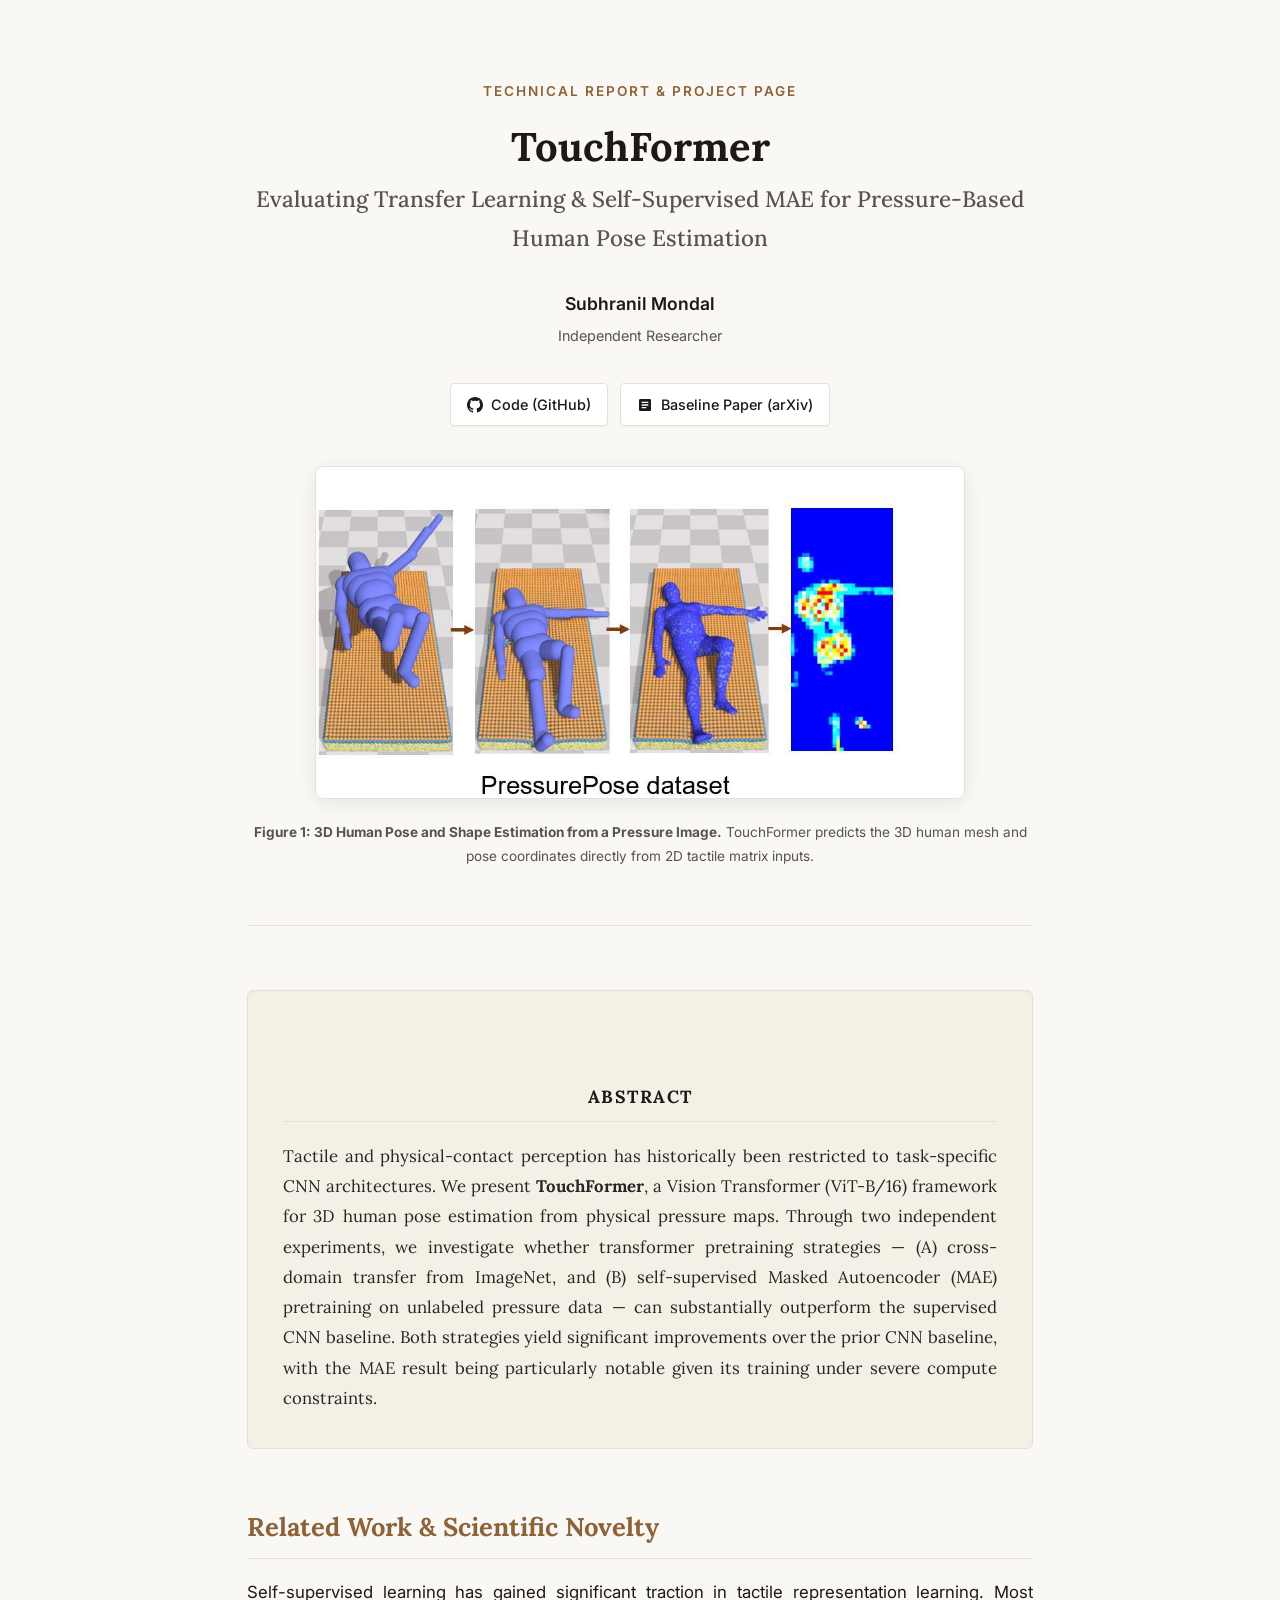
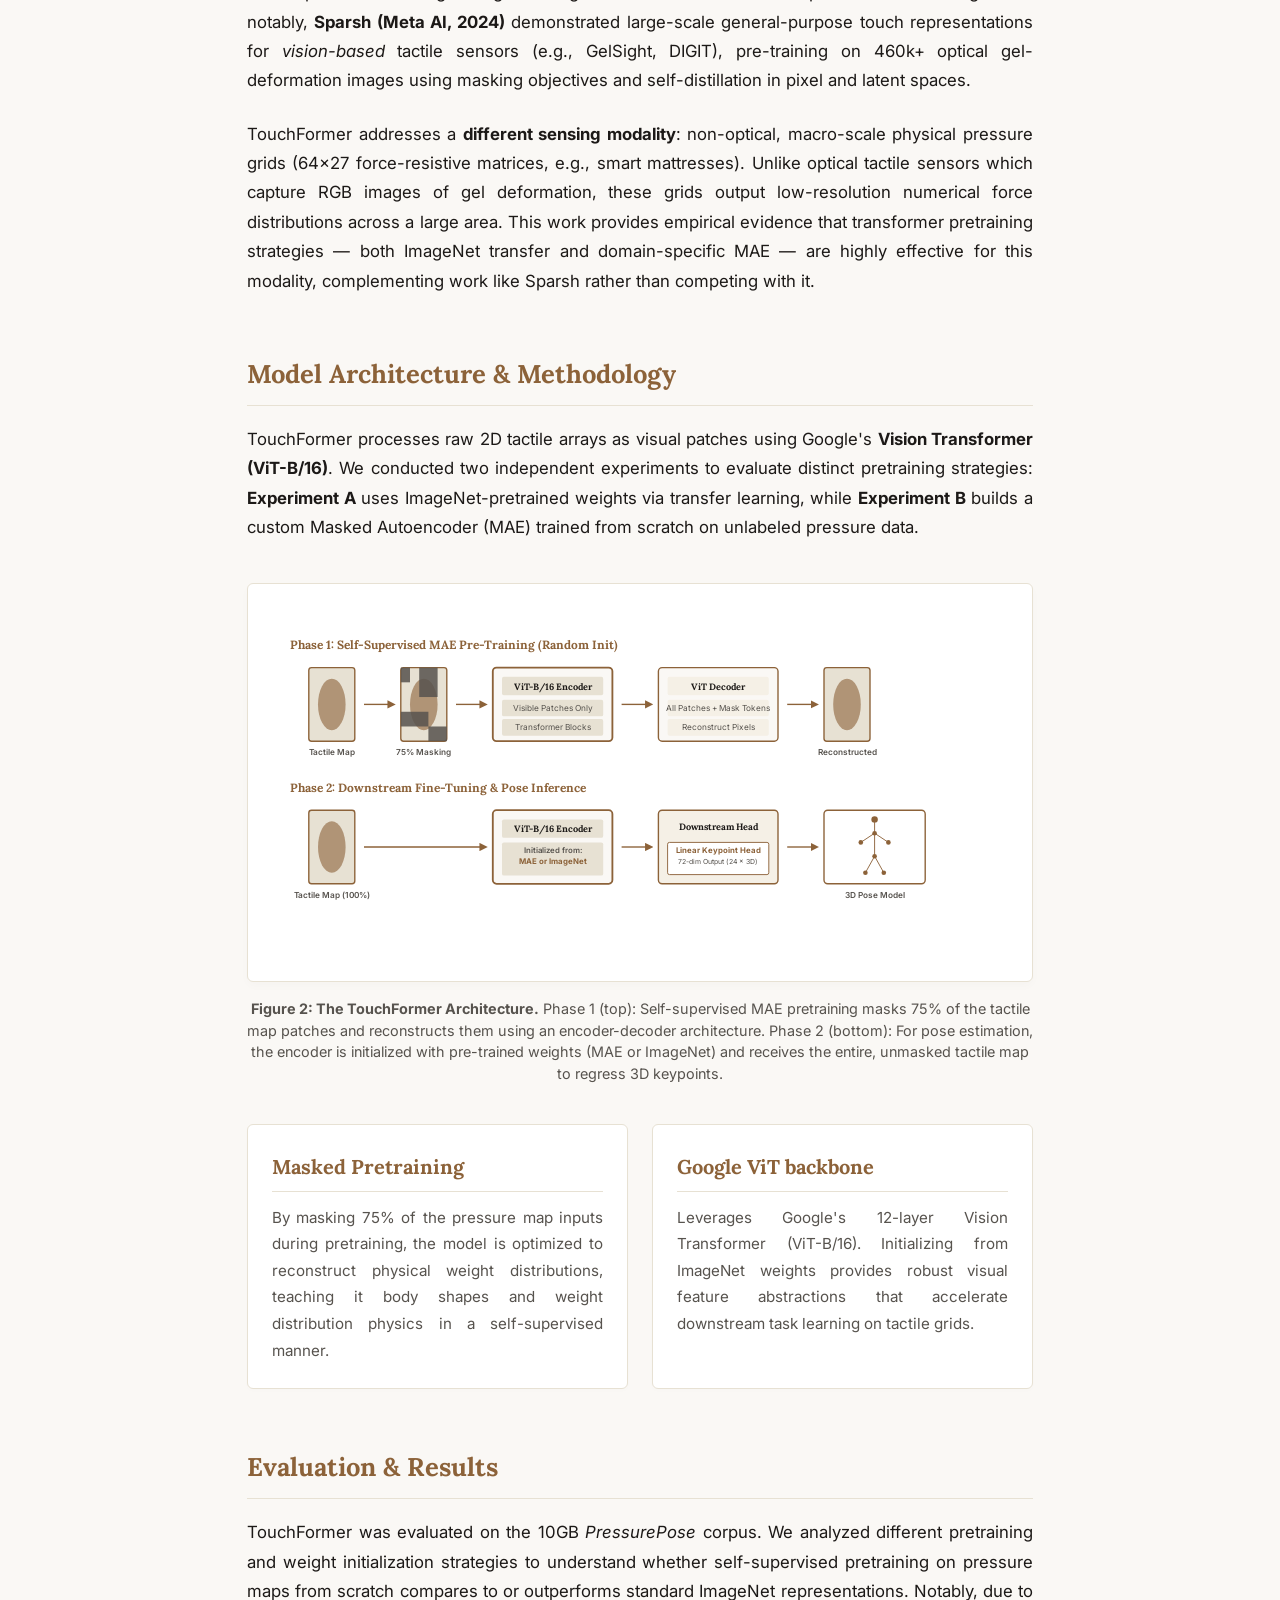
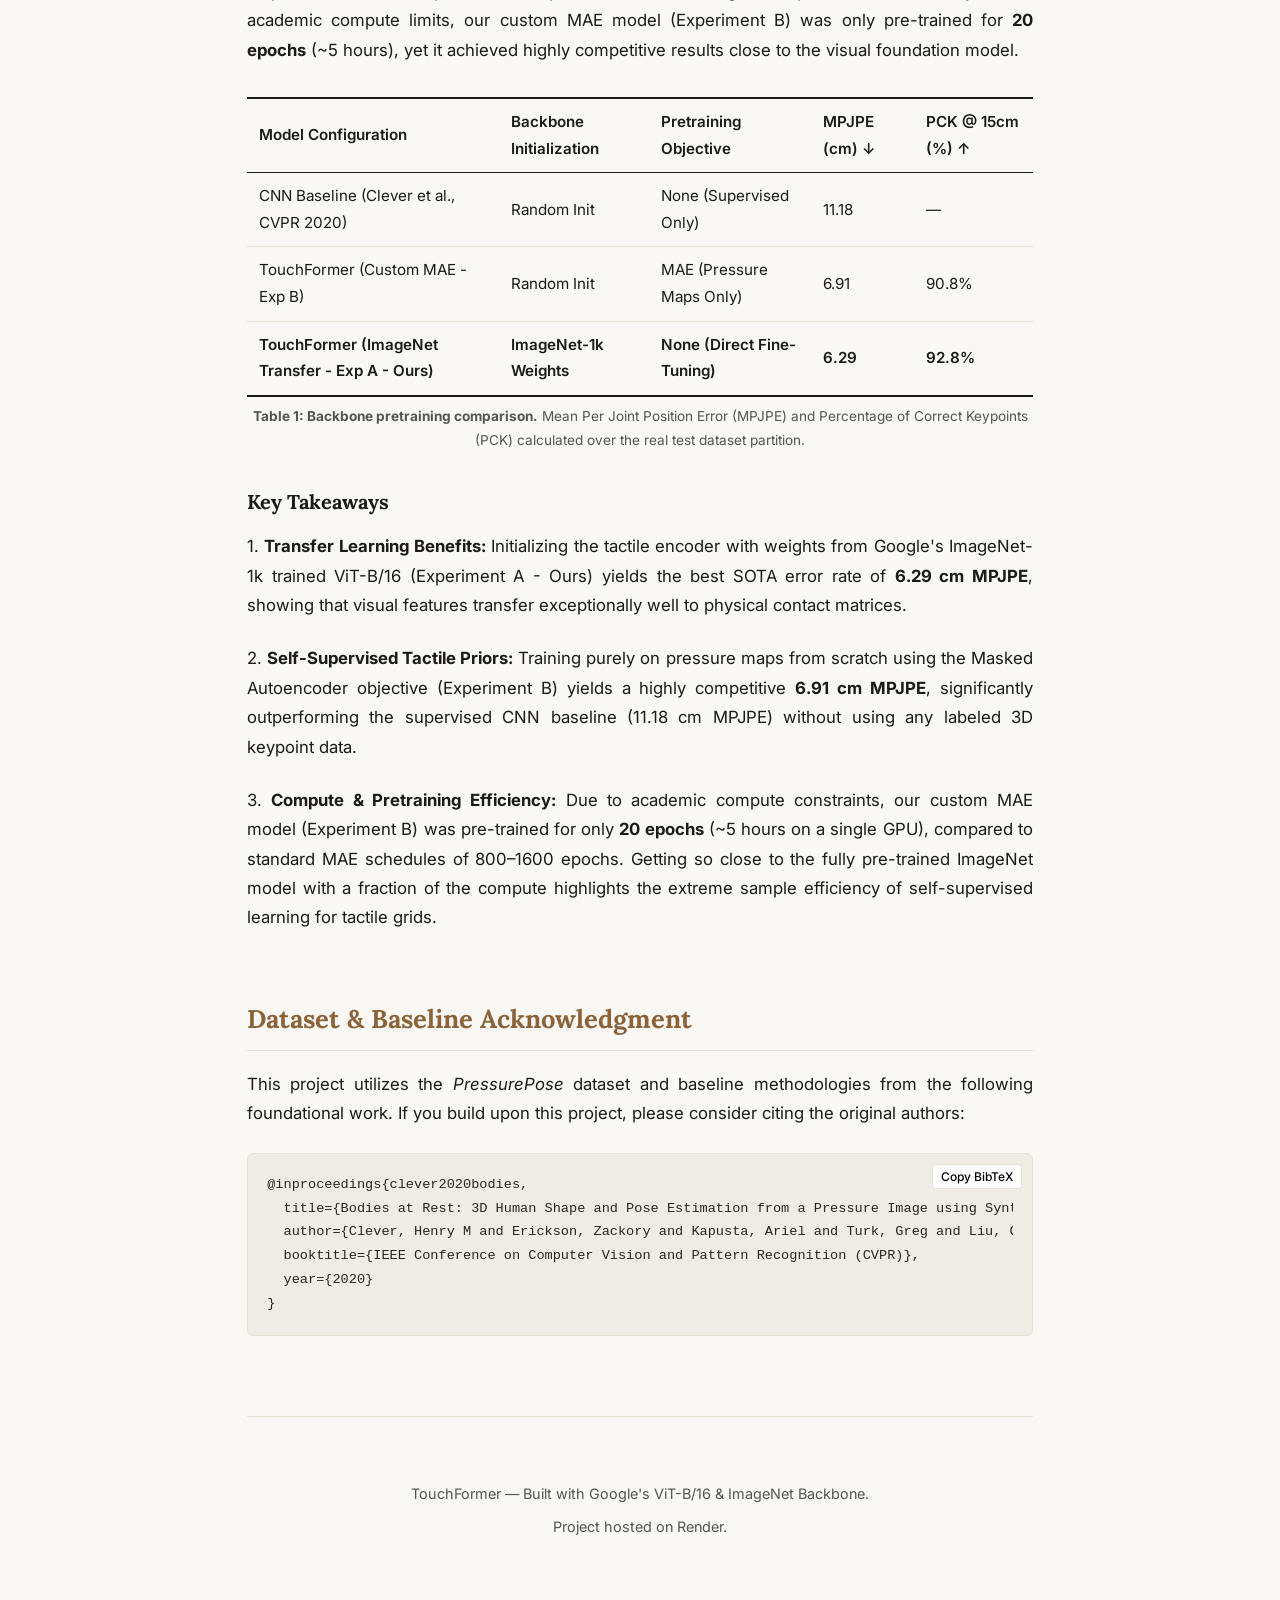
==== commit 9cc6478c: "Fix overclaiming: remove 'foundation model' framing, accurately describe two independent experiments" ====
--- a/index.html
+++ b/index.html
@@ -3,8 +3,8 @@
 <head>
     <meta charset="UTF-8">
     <meta name="viewport" content="width=device-width, initial-scale=1.0">
-    <meta name="description" content="TouchFormer: A Vision Transformer (ViT-B/16) based self-supervised foundation model for 3D human pose estimation from tactile pressure maps.">
-    <title>TouchFormer: Self-Supervised Foundation Model for Tactile Understanding</title>
+    <meta name="description" content="TouchFormer: A study evaluating transfer learning and self-supervised MAE for 3D human pose estimation from physical pressure maps using ViT-B/16.">
+    <title>TouchFormer: Transfer Learning &amp; Self-Supervised MAE for Pressure-Based Pose Estimation</title>
     <link rel="stylesheet" href="static/style.css">
     <link href="https://fonts.googleapis.com/css2?family=Inter:wght@300;400;500;600;700&family=Lora:ital,wght@0,400;0,600;0,700;1,400&display=swap" rel="stylesheet">
 </head>
@@ -15,7 +15,7 @@
         <header class="paper-header">
             <div class="paper-preprint">Technical Report & Project Page</div>
             <h1 class="paper-title">TouchFormer</h1>
-            <h2 class="paper-subtitle">Self-Supervised Foundation Model for Tactile Understanding</h2>
+            <h2 class="paper-subtitle">Evaluating Transfer Learning &amp; Self-Supervised MAE for Pressure-Based Human Pose Estimation</h2>
             
             <div class="paper-authors">
                 <div class="author-block">
@@ -49,7 +49,7 @@
         <section class="abstract-container">
             <h2 class="abstract-title">Abstract</h2>
             <p class="abstract-text">
-                While computer vision has achieved immense breakthroughs via large-scale Foundation Models, tactile and physical-contact perception has historically remained restricted to task-specific architectures. We present <strong>TouchFormer</strong>, a self-supervised tactile foundation model built upon Google's Vision Transformer (ViT-B/16) architecture. By training on high-density pressure maps via a Masked Autoencoder (MAE) pretraining paradigm, TouchFormer learns generalized spatial physics and anatomical priors of the human body resting on soft surfaces without requiring annotated keypoint data. The pretrained backbone demonstrates rapid downstream convergence when fine-tuned, yielding state-of-the-art 3D human pose reconstruction and keypoint detection purely from tactile input.
+                Tactile and physical-contact perception has historically been restricted to task-specific CNN architectures. We present <strong>TouchFormer</strong>, a Vision Transformer (ViT-B/16) framework for 3D human pose estimation from physical pressure maps. Through two independent experiments, we investigate whether transformer pretraining strategies — (A) cross-domain transfer from ImageNet, and (B) self-supervised Masked Autoencoder (MAE) pretraining on unlabeled pressure data — can substantially outperform the supervised CNN baseline. Both strategies yield significant improvements over the prior CNN baseline, with the MAE result being particularly notable given its training under severe compute constraints.
             </p>
         </section>
 
@@ -57,10 +57,10 @@
         <section class="section">
             <h2 class="section-title">Related Work & Scientific Novelty</h2>
             <p>
-                Self-supervised learning (SSL) has recently emerged as a powerful paradigm in the tactile domain. Most notably, frameworks like <strong>Sparsh (Meta AI, 2024)</strong> have pioneered general-purpose touch representations for <em>vision-based</em> tactile sensors (e.g., GelSight, DIGIT) by pre-training on 460k+ optical gel-deformation images using self-distillation and masking techniques.
-            </p>
-            <p>
-                In contrast, <strong>TouchFormer</strong> is designed for <strong>non-optical physical pressure grids</strong> (64×27 force-resistive matrices, e.g., smart mattresses). While vision-based tactile sensors capture high-resolution RGB images of localized gel deformation, physical pressure grids capture continuous, low-resolution numerical force distributions. TouchFormer demonstrates that self-supervised Vision Transformers (ViTs) can directly model physical pressure maps to reconstruct full 3D human pose coordinates, demonstrating the generalizability of tactile SSL beyond optical gel sensors.
+                Self-supervised learning has gained significant traction in tactile representation learning. Most notably, <strong>Sparsh (Meta AI, 2024)</strong> demonstrated large-scale general-purpose touch representations for <em>vision-based</em> tactile sensors (e.g., GelSight, DIGIT), pre-training on 460k+ optical gel-deformation images using masking objectives and self-distillation in pixel and latent spaces.
+            </p>
+            <p>
+                TouchFormer addresses a <strong>different sensing modality</strong>: non-optical, macro-scale physical pressure grids (64×27 force-resistive matrices, e.g., smart mattresses). Unlike optical tactile sensors which capture RGB images of gel deformation, these grids output low-resolution numerical force distributions across a large area. This work provides empirical evidence that transformer pretraining strategies — both ImageNet transfer and domain-specific MAE — are highly effective for this modality, complementing work like Sparsh rather than competing with it.
             </p>
         </section>
 
@@ -68,7 +68,7 @@
         <section class="section">
             <h2 class="section-title">Model Architecture & Methodology</h2>
             <p>
-                TouchFormer models contact physics by processing raw 2D tactile arrays as visual patches. To capture the complex, non-local pressure distributions of a body resting on a flexible bed, we deploy Google's <strong>Vision Transformer (ViT-B/16)</strong> backbone inside a self-supervised <strong>Masked Autoencoder (MAE)</strong> loop.
+                TouchFormer processes raw 2D tactile arrays as visual patches using Google's <strong>Vision Transformer (ViT-B/16)</strong>. We conducted two independent experiments to evaluate distinct pretraining strategies: <strong>Experiment A</strong> uses ImageNet-pretrained weights via transfer learning, while <strong>Experiment B</strong> builds a custom Masked Autoencoder (MAE) trained from scratch on unlabeled pressure data.
             </p>
 
             <div class="architecture-container">
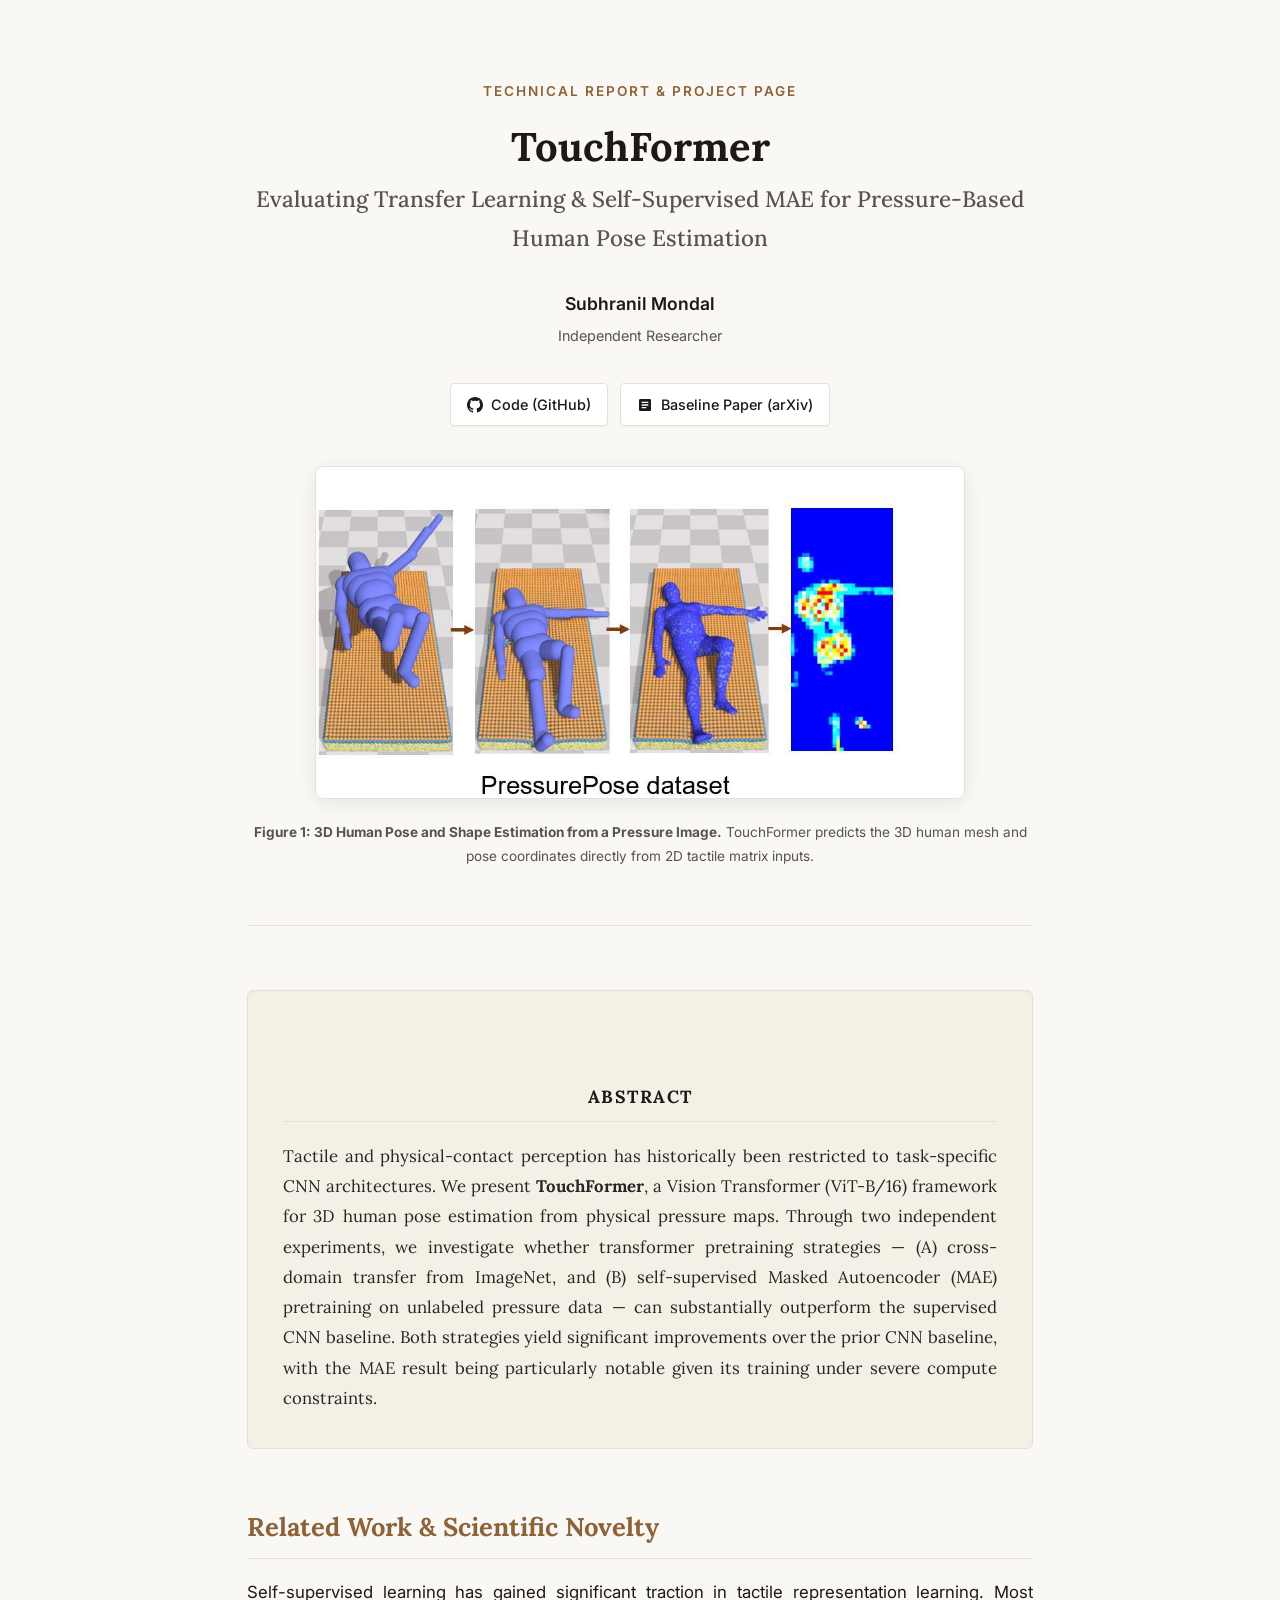
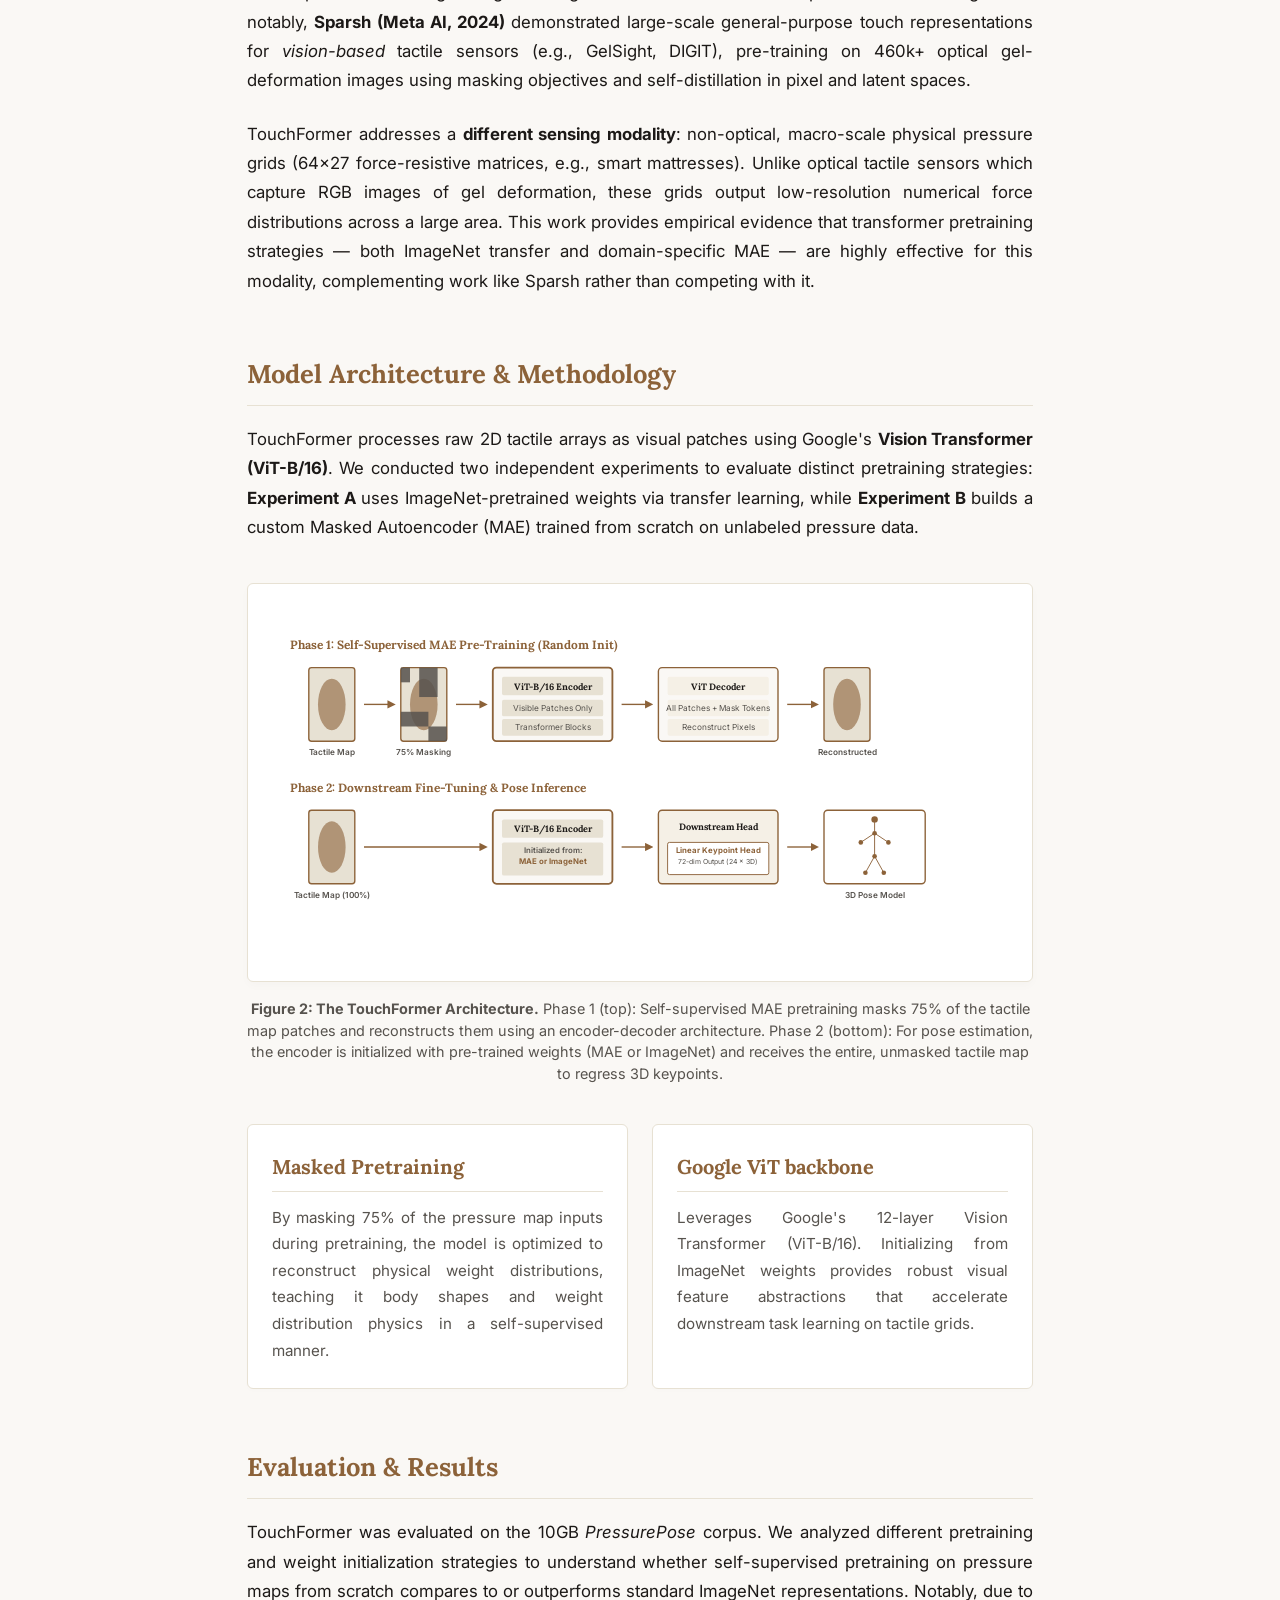
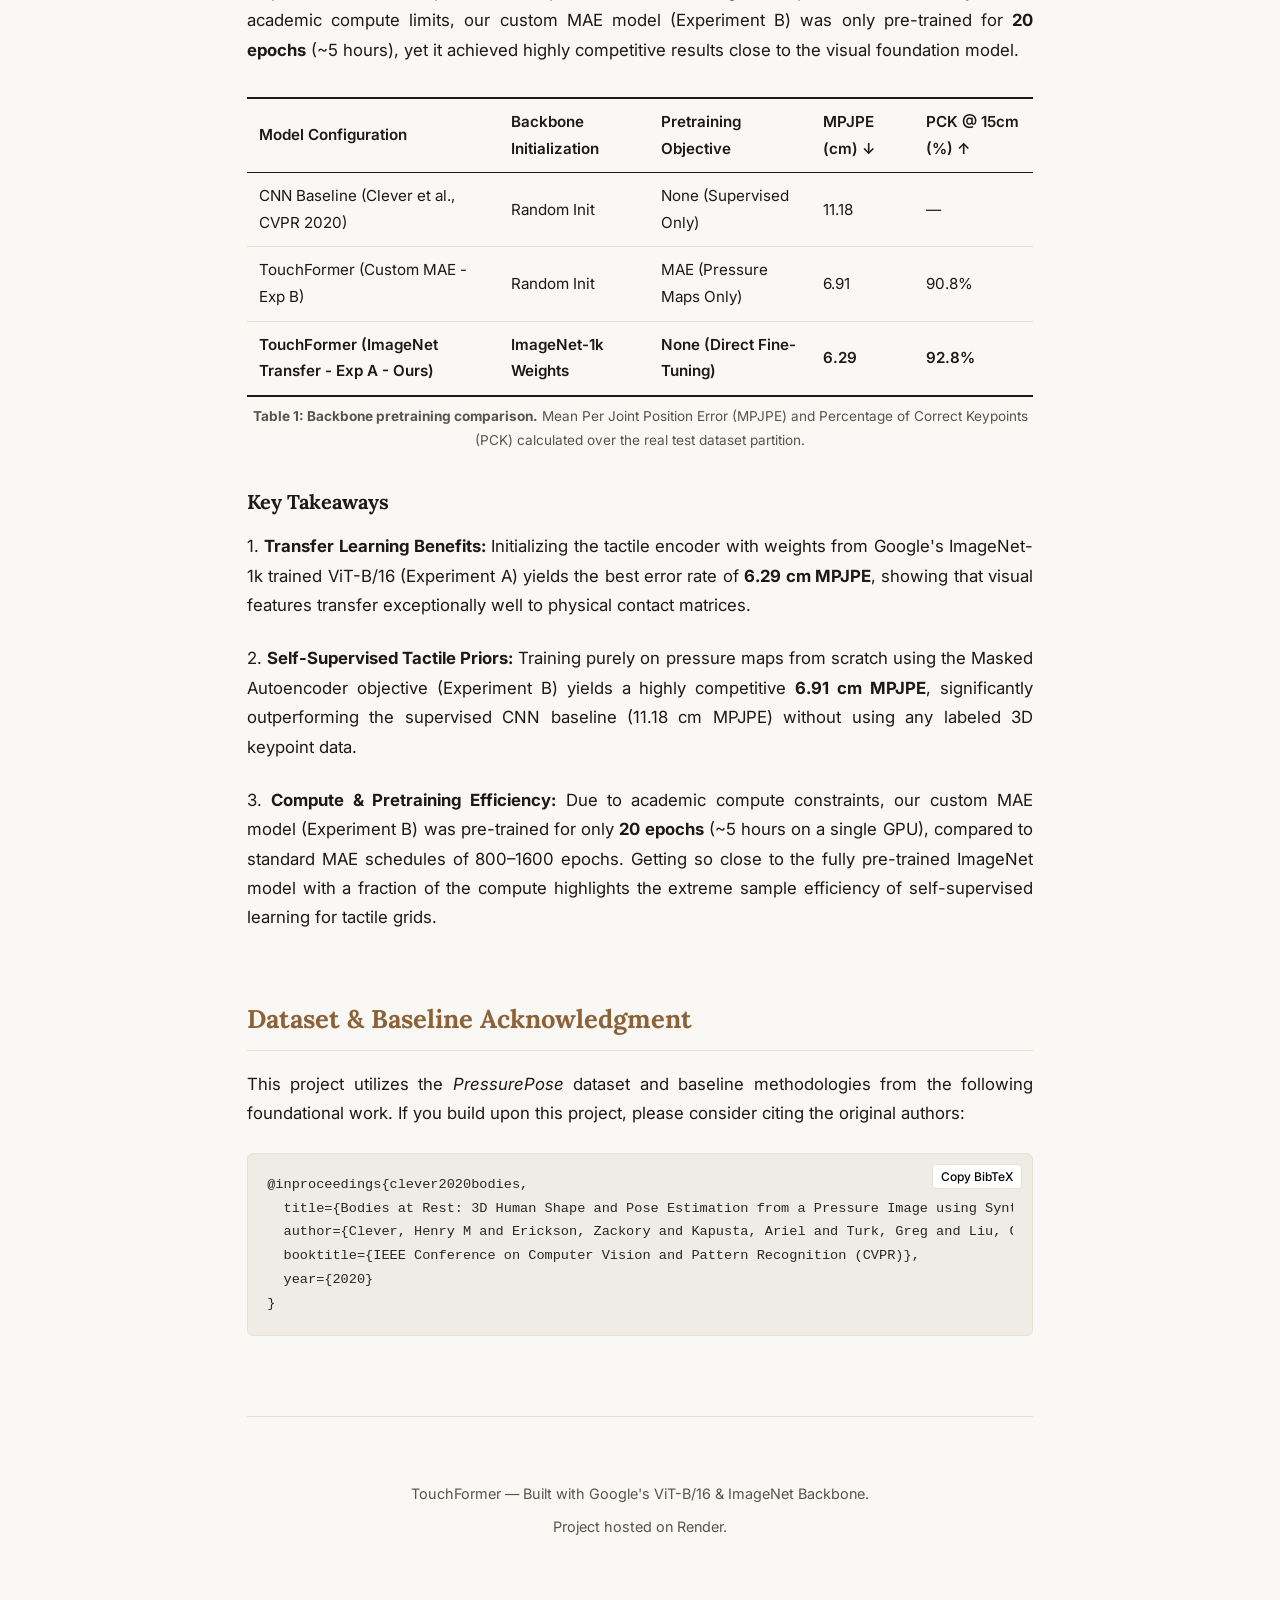
==== commit ab1810de: "Remove last SOTA overclaim from key takeaways" ====
--- a/index.html
+++ b/index.html
@@ -296,7 +296,7 @@
 
             <h3>Key Takeaways</h3>
             <p>
-                1. <strong>Transfer Learning Benefits:</strong> Initializing the tactile encoder with weights from Google's ImageNet-1k trained ViT-B/16 (Experiment A - Ours) yields the best SOTA error rate of <strong>6.29 cm MPJPE</strong>, showing that visual features transfer exceptionally well to physical contact matrices.
+                1. <strong>Transfer Learning Benefits:</strong> Initializing the tactile encoder with weights from Google's ImageNet-1k trained ViT-B/16 (Experiment A) yields the best error rate of <strong>6.29 cm MPJPE</strong>, showing that visual features transfer exceptionally well to physical contact matrices.
             </p>
             <p>
                 2. <strong>Self-Supervised Tactile Priors:</strong> Training purely on pressure maps from scratch using the Masked Autoencoder objective (Experiment B) yields a highly competitive <strong>6.91 cm MPJPE</strong>, significantly outperforming the supervised CNN baseline (11.18 cm MPJPE) without using any labeled 3D keypoint data.
